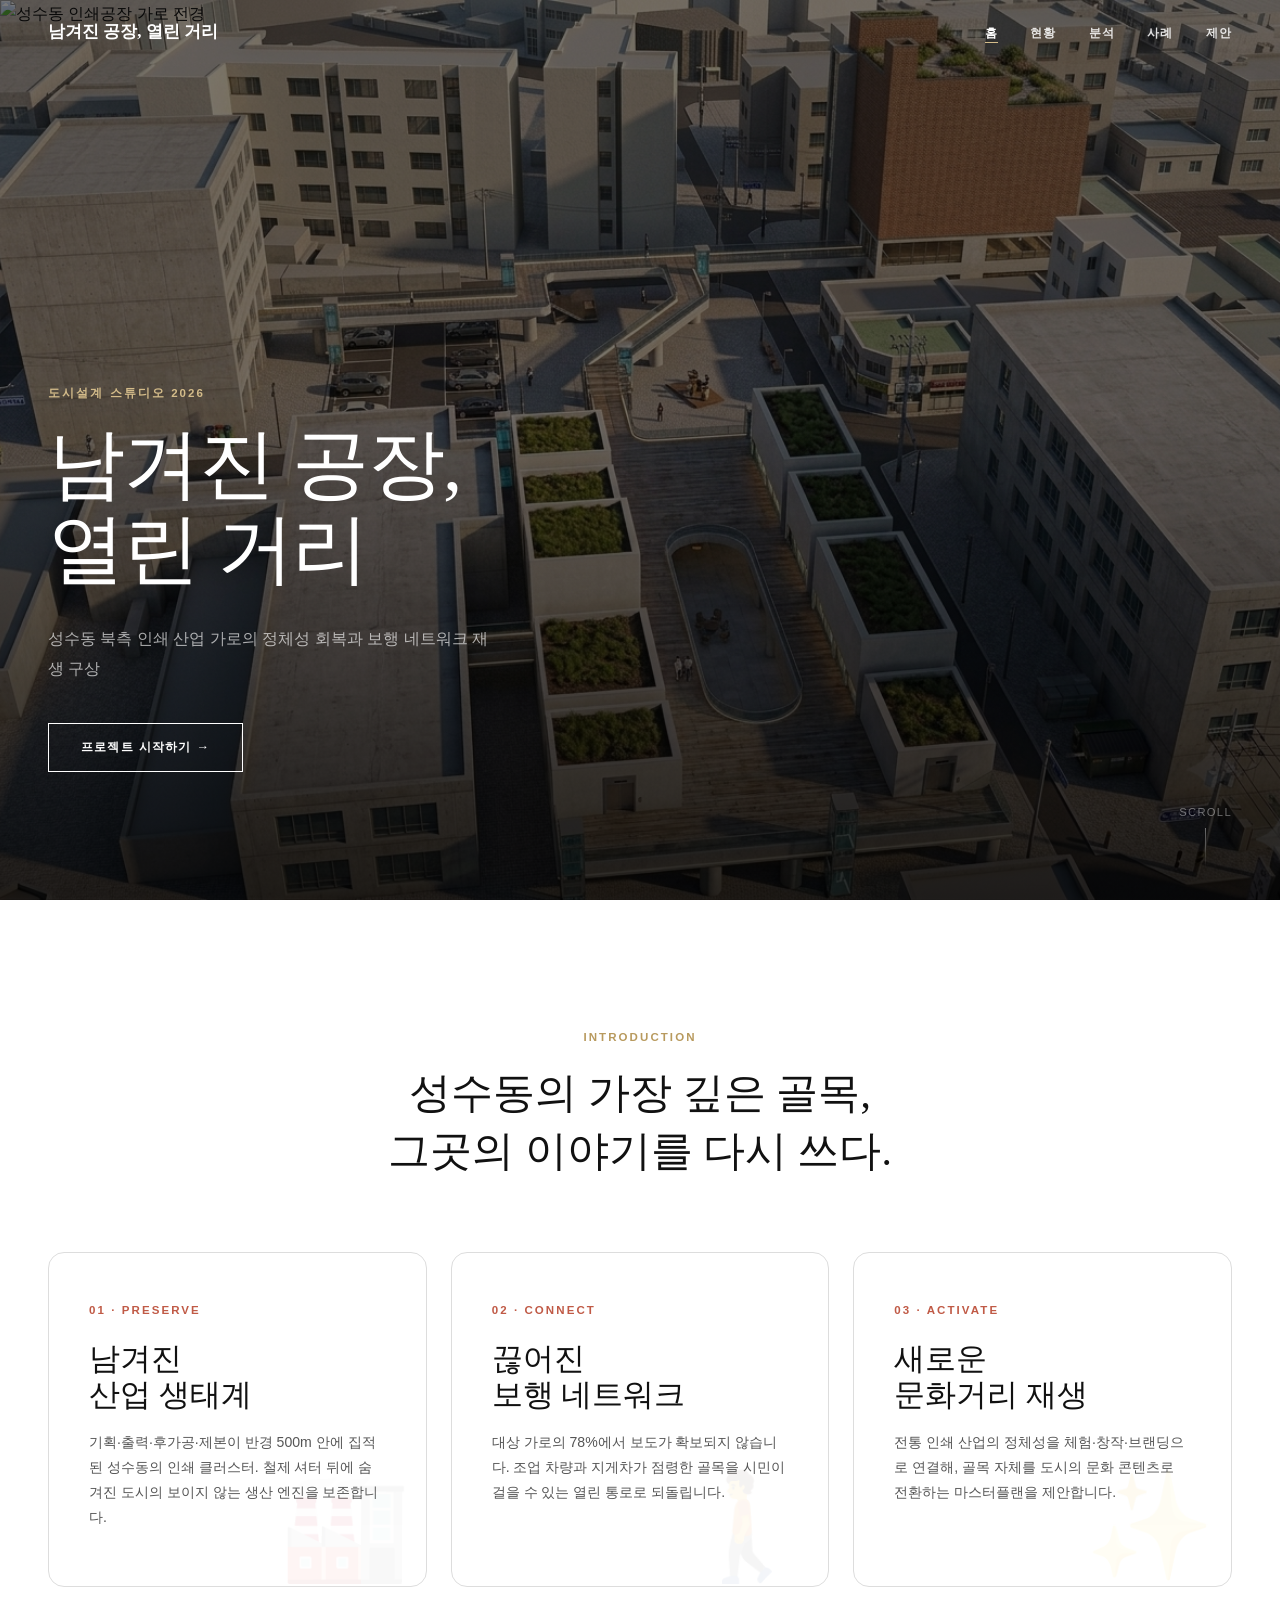
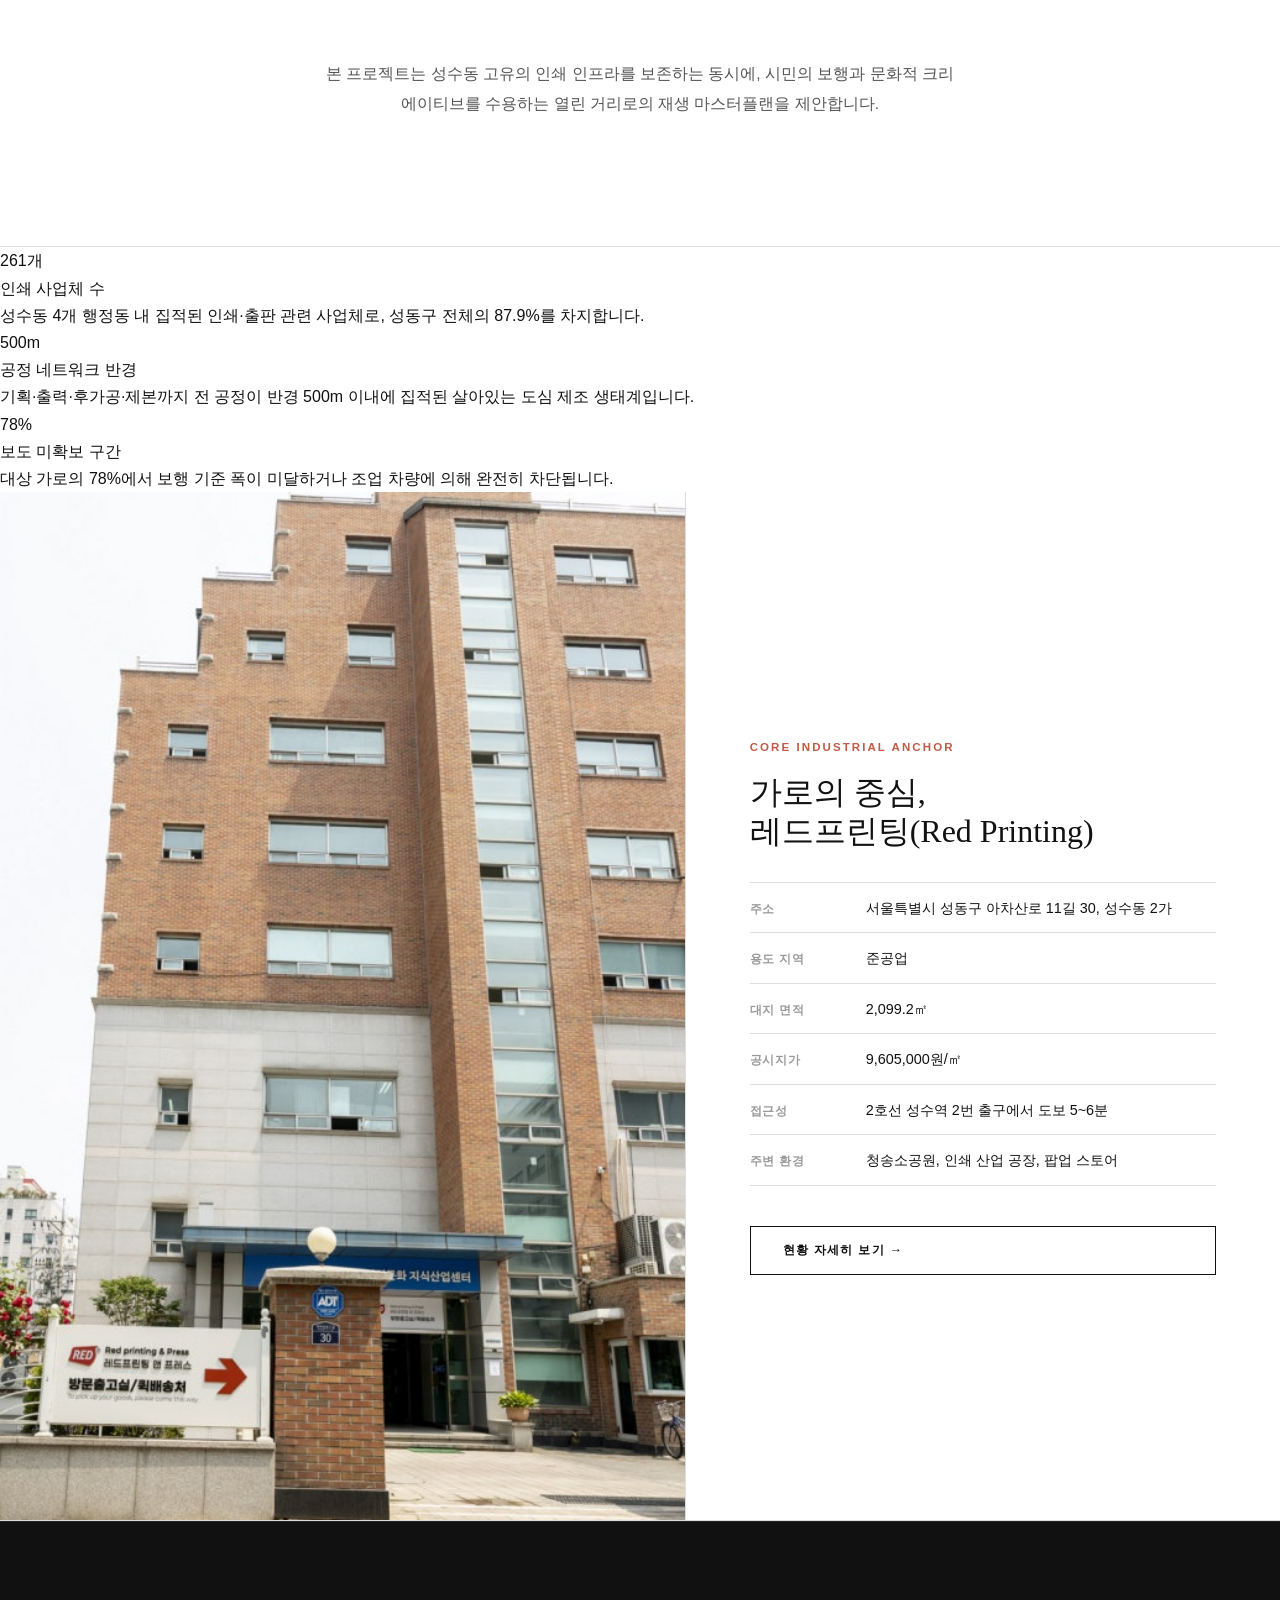
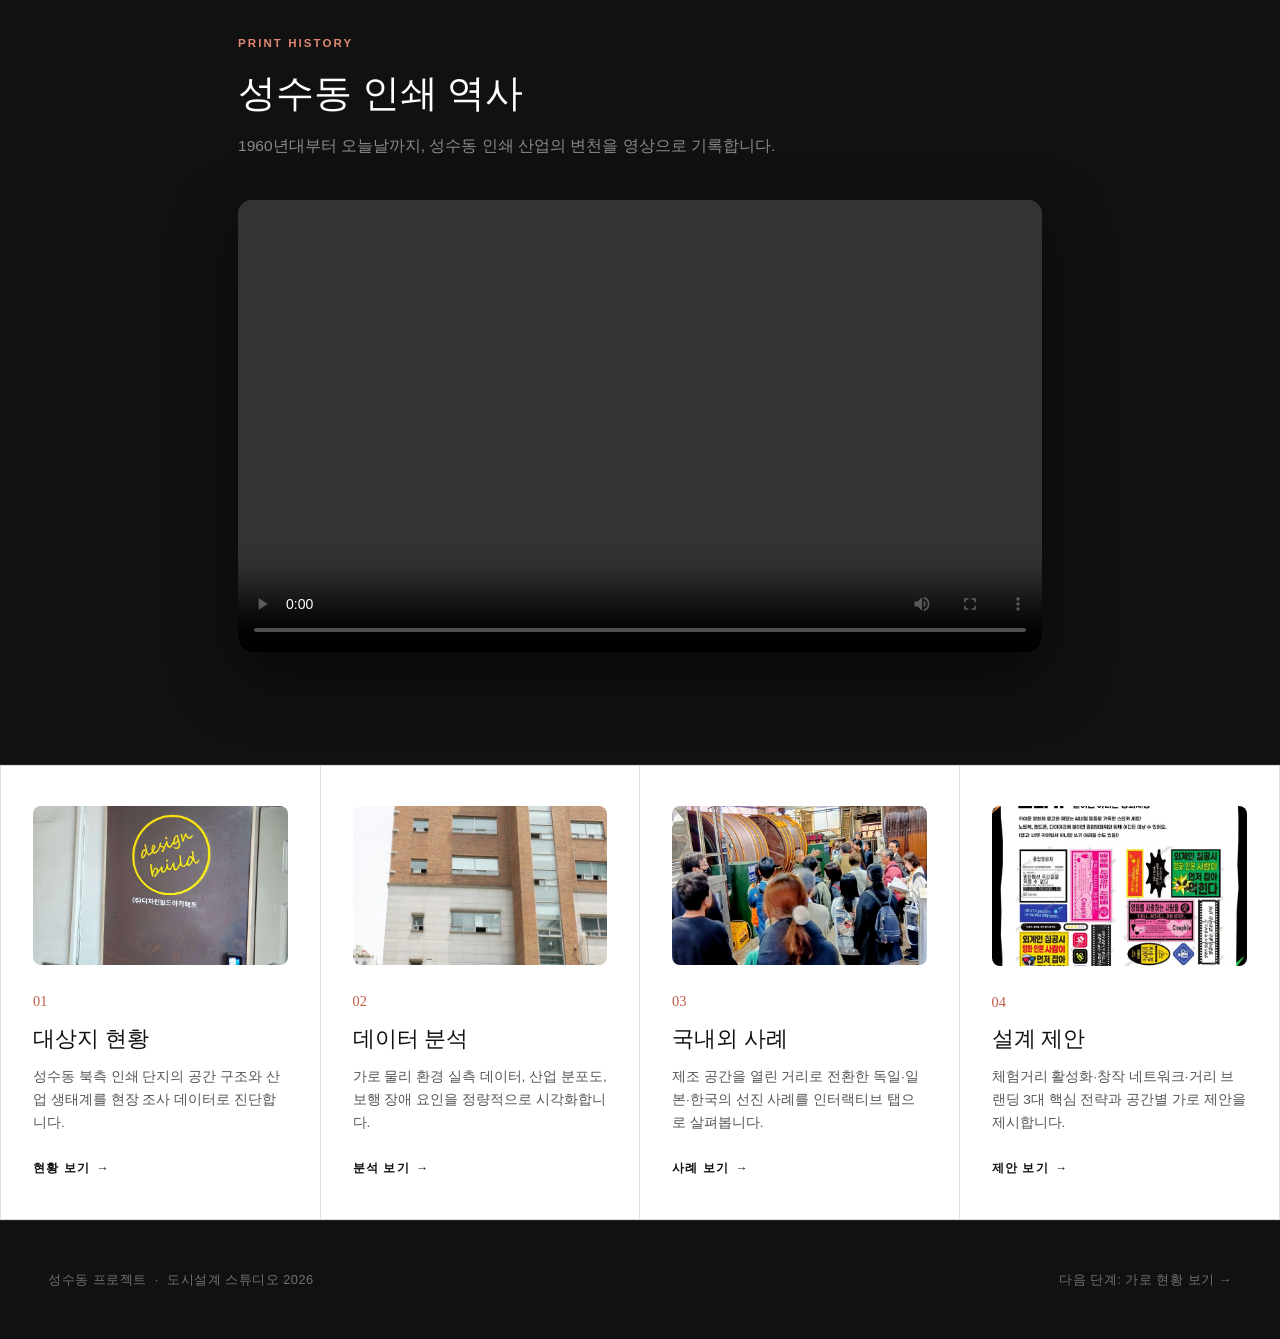
==== index.html @ 549073e2 "Update index.html" ====
<!DOCTYPE html>
<html lang="ko">
<head>
  <meta charset="UTF-8" />
  <meta name="viewport" content="width=device-width, initial-scale=1.0" />
  <title>남겨진 공장, 열린 거리</title>
  <link rel="stylesheet" href="style.css" />
  <style>
    /* ── 홈 전용 추가 스타일 ── */

    /* 레드프린팅 소개 스플릿 */
    .home-split {
      display: grid;
      grid-template-columns: 1.15fr 1fr;
      gap: 0;
      align-items: stretch;
      border-bottom: 1px solid var(--gray-light);
    }
    .home-split-img {
      width: 100%;
      min-height: 520px;
      overflow: hidden;
      position: relative;
    }
    .home-split-img img {
      width: 100%; height: 100%; object-fit: cover;
      display: block;
      transition: transform 0.6s ease;
    }
    .home-split-img:hover img { transform: scale(1.03); }

    .home-split-text {
      padding: 5rem 4rem;
      display: flex;
      flex-direction: column;
      justify-content: center;
      border-left: 1px solid var(--gray-light);
    }
    .home-split-text .label {
      font-size: 0.72rem; font-weight: 600; letter-spacing: 0.18em;
      text-transform: uppercase; color: #C05A46; margin-bottom: 1rem;
      display: block;
    }
    .home-split-text h2 {
      font-family: var(--font-display);
      font-size: clamp(1.5rem, 2.5vw, 2.1rem);
      line-height: 1.2; font-weight: normal;
      margin-bottom: 2rem; color: var(--black);
    }

    /* 정보 리스트 */
    .info-list {
      list-style: none;
      display: flex;
      flex-direction: column;
      gap: 0;
      margin-bottom: 2.5rem;
    }
    .info-list li {
      display: grid;
      grid-template-columns: 100px 1fr;
      gap: 1rem;
      align-items: baseline;
      padding: 0.85rem 0;
      border-bottom: 1px solid var(--gray-light);
      font-size: 0.9rem;
      line-height: 1.55;
    }
    .info-list li:first-child {
      border-top: 1px solid var(--gray-light);
    }
    .info-key {
      font-size: 0.72rem;
      font-weight: 700;
      letter-spacing: 0.06em;
      text-transform: uppercase;
      color: var(--gray-mid);
      white-space: nowrap;
    }
    .info-val {
      color: var(--black);
      font-size: 0.9rem;
    }

    /* 페이지 네비게이션 카드 */
    .nav-card-grid {
      display: grid;
      grid-template-columns: repeat(4, 1fr);
      gap: 0;
      border: 1px solid var(--gray-light);
      margin: 0;
    }
    .nav-card {
      position: relative; overflow: hidden;
      border-right: 1px solid var(--gray-light);
      text-decoration: none; color: var(--black);
      display: flex; flex-direction: column;
      transition: background 0.2s;
      padding: 2.5rem 2rem;
    }
    .nav-card:last-child { border-right: none; }
    .nav-card:hover { background: var(--gray-bg); }
    .nav-card-num {
      font-family: var(--font-display); font-size: 0.9rem;
      color: #C05A46; margin-bottom: 0.75rem; display: block;
    }
    .nav-card-title {
      font-family: var(--font-display); font-size: 1.4rem;
      margin-bottom: 0.75rem; line-height: 1.2; font-weight: normal;
      flex-grow: 1;
    }
    .nav-card-desc {
      font-size: 0.85rem; color: var(--gray-dark); line-height: 1.7;
      margin-bottom: 1.5rem;
    }
    .nav-card-link {
      font-size: 0.75rem; font-weight: 600; letter-spacing: 0.1em;
      text-transform: uppercase; color: var(--black);
      display: inline-flex; align-items: center; gap: 0.4rem;
    }
    .nav-card-link::after { content: '→'; transition: transform 0.2s; }
    .nav-card:hover .nav-card-link::after { transform: translateX(4px); }
    .nav-card-img {
      width: 100%; aspect-ratio: 16/10; overflow: hidden;
      border-radius: 8px; margin-bottom: 1.5rem;
      background: var(--gray-bg);
    }
    .nav-card-img img {
      width: 100%; height: 100%; object-fit: cover;
      transition: transform 0.4s ease;
    }
    .nav-card:hover .nav-card-img img { transform: scale(1.04); }

    /* ── 인트로 섹션 (키워드 시각화) ── */
    .home-intro-wrap {
      padding: 8rem 3rem;
      border-bottom: 1px solid var(--gray-light);
      overflow: hidden;
    }
    .home-intro-top {
      text-align: center;
      margin-bottom: 4.5rem;
    }
    .home-intro-top .section-label {
      display: flex;
      justify-content: center;
      margin-bottom: 1rem;
    }
    .home-intro-top h2 {
      font-family: var(--font-display);
      font-size: clamp(1.8rem, 3.5vw, 2.6rem);
      font-weight: normal; line-height: 1.4;
      color: var(--black);
    }

    /* 키워드 카드 3개 */
    .keyword-trio {
      display: grid;
      grid-template-columns: repeat(3, 1fr);
      gap: 1.5rem;
      max-width: 1200px;
      margin: 0 auto 4.5rem;
    }
    .kw-card {
      position: relative;
      padding: 3rem 2.5rem 3.5rem;
      border: 1px solid var(--gray-light);
      border-radius: 16px;
      overflow: hidden;
      cursor: default;
      /* 스크롤 진입 전 초기 상태 */
      opacity: 0;
      transform: translateY(40px);
      transition: opacity 0.65s ease, transform 0.65s ease,
                  border-color 0.3s ease, box-shadow 0.3s ease;
    }
    .kw-card.visible {
      opacity: 1;
      transform: translateY(0);
    }
    .kw-card:nth-child(2) { transition-delay: 0.1s; }
    .kw-card:nth-child(3) { transition-delay: 0.2s; }
    .kw-card:hover {
      border-color: #C05A46;
      box-shadow: 0 20px 50px rgba(192,90,70,0.1);
      transform: translateY(-6px);
    }

    /* 배경 대형 이모지 */
    .kw-card-bg {
      position: absolute;
      right: 1rem; bottom: 0.5rem;
      font-size: 6.5rem;
      opacity: 0.055;
      user-select: none;
      pointer-events: none;
      line-height: 1;
      transition: opacity 0.35s ease, transform 0.35s ease;
    }
    .kw-card:hover .kw-card-bg {
      opacity: 0.1;
      transform: scale(1.1) rotate(-6deg);
    }

    /* 하단 진행 바 */
    .kw-bar {
      position: absolute;
      bottom: 0; left: 0;
      height: 3px; width: 0;
      background: #C05A46;
      border-radius: 0 2px 2px 0;
      transition: width 0.45s ease;
    }
    .kw-card:hover .kw-bar { width: 100%; }

    .kw-num {
      font-size: 0.72rem; font-weight: 700;
      letter-spacing: 0.18em; text-transform: uppercase;
      color: #C05A46; margin-bottom: 1.25rem; display: block;
    }
    .kw-word {
      font-family: var(--font-display);
      font-size: clamp(1.7rem, 2.4vw, 2.2rem);
      font-weight: normal; line-height: 1.2;
      color: var(--black); margin-bottom: 1rem;
    }
    .kw-desc {
      font-size: 0.88rem; color: var(--gray-dark);
      line-height: 1.78;
    }

    /* 한 줄 요약 */
    .intro-summary {
      max-width: 640px;
      margin: 0 auto;
      text-align: center;
      font-size: 0.97rem;
      color: var(--gray-dark);
      line-height: 1.9;
    }

    @media (max-width: 900px) {
      .home-intro-wrap { padding: 5rem 1.5rem; }
      .keyword-trio { grid-template-columns: 1fr; gap: 1rem; }
      .home-split { grid-template-columns: 1fr; gap: 2.5rem; padding: 4rem 1.5rem; }
      .home-stat-strip { grid-template-columns: 1fr; }
      .home-stat-item { border-right: none; border-bottom: 1px solid rgba(255,255,255,0.1); }
      .nav-card-grid { grid-template-columns: 1fr 1fr; }
      .nav-card { border-right: none; border-bottom: 1px solid var(--gray-light); }
    }
    @media (max-width: 600px) {
      .nav-card-grid { grid-template-columns: 1fr; }
    }

    /* ── 성수동 인쇄 역사 영상 섹션 ── */
    .home-video-section {
      background: var(--black);
      padding: 7rem 0;
      border-top: 1px solid rgba(255,255,255,0.08);
      border-bottom: 1px solid rgba(255,255,255,0.08);
    }
    .home-video-inner {
      max-width: 900px;
      margin: 0 auto;
      padding: 0 3rem;
      text-align: left;
    }
    .home-video-section .section-label {
      color: #e28774;
      margin-bottom: 1rem;
    }
    .home-video-title {
      font-family: var(--font-display);
      font-size: clamp(1.8rem, 3vw, 2.8rem);
      font-weight: normal;
      color: var(--white);
      margin-bottom: 1rem;
      line-height: 1.2;
    }
    .home-video-desc {
      font-size: 0.97rem;
      color: rgba(255,255,255,0.5);
      line-height: 1.8;
      margin-bottom: 2.5rem;
    }
    .home-video-wrap {
      width: 100%;
      aspect-ratio: 16/9;
      border-radius: 14px;
      overflow: hidden;
      background: #1a1a1a;
      box-shadow: 0 24px 60px rgba(0,0,0,0.5);
    }
    .home-video-wrap video {
      width: 100%;
      height: 100%;
      object-fit: cover;
      display: block;
    }
    @media (max-width: 900px) {
      .home-video-section { padding: 4rem 0; }
      .home-video-inner { padding: 0 1.5rem; }
      .home-split { grid-template-columns: 1fr; }
      .home-split-img { min-height: 280px; }
      .home-split-text { padding: 3rem 1.5rem; border-left: none; border-top: 1px solid var(--gray-light); }
      .info-list li { grid-template-columns: 80px 1fr; }
    }

  </style>
</head>
<body>

  <nav id="nav">
    <a class="nav-logo" href="index.html">남겨진 공장, 열린 거리</a>
    <ul class="nav-links">
      <li><a href="index.html" class="active">홈</a></li>
      <li><a href="status.html">현황</a></li>
      <li><a href="analysis.html">분석</a></li>
      <li><a href="case.html">사례</a></li>
      <li><a href="proposal.html">제안</a></li>
    </ul>
  </nav>

  <!-- ── 히어로 ── -->
  <header class="hero">
    <div class="hero-bg">
      <img src="images/hero.jpg" alt="성수동 인쇄공장 가로 전경" />
    </div>
    <div class="hero-content">
      <p class="hero-tag">도시설계 스튜디오 2026</p>
      <h1 class="hero-title">남겨진 공장,<br />열린 거리</h1>
      <p class="hero-desc">성수동 북측 인쇄 산업 가로의 정체성 회복과 보행 네트워크 재생 구상</p>
      <div class="hero-actions">
        <a href="status.html" class="btn">프로젝트 시작하기 →</a>
      </div>
    </div>
    <div class="hero-scroll">SCROLL</div>
  </header>

  <!-- ── 인트로 (키워드 시각화) ── -->
  <div class="home-intro-wrap">
    <div class="home-intro-top">
      <p class="section-label">INTRODUCTION</p>
      <h2>성수동의 가장 깊은 골목,<br />그곳의 이야기를 다시 쓰다.</h2>
    </div>

    <div class="keyword-trio">
      <div class="kw-card">
        <div class="kw-card-bg">🏭</div>
        <span class="kw-num">01 · PRESERVE</span>
        <div class="kw-word">남겨진<br>산업 생태계</div>
        <p class="kw-desc">기획·출력·후가공·제본이 반경 500m 안에 집적된 성수동의 인쇄 클러스터. 철제 셔터 뒤에 숨겨진 도시의 보이지 않는 생산 엔진을 보존합니다.</p>
        <div class="kw-bar"></div>
      </div>
      <div class="kw-card">
        <div class="kw-card-bg">🚶</div>
        <span class="kw-num">02 · CONNECT</span>
        <div class="kw-word">끊어진<br>보행 네트워크</div>
        <p class="kw-desc">대상 가로의 78%에서 보도가 확보되지 않습니다. 조업 차량과 지게차가 점령한 골목을 시민이 걸을 수 있는 열린 통로로 되돌립니다.</p>
        <div class="kw-bar"></div>
      </div>
      <div class="kw-card">
        <div class="kw-card-bg">✨</div>
        <span class="kw-num">03 · ACTIVATE</span>
        <div class="kw-word">새로운<br>문화거리 재생</div>
        <p class="kw-desc">전통 인쇄 산업의 정체성을 체험·창작·브랜딩으로 연결해, 골목 자체를 도시의 문화 콘텐츠로 전환하는 마스터플랜을 제안합니다.</p>
        <div class="kw-bar"></div>
      </div>
    </div>

    <p class="intro-summary">
      본 프로젝트는 성수동 고유의 인쇄 인프라를 보존하는 동시에, 시민의 보행과 문화적 크리에이티브를 수용하는 열린 거리로의 재생 마스터플랜을 제안합니다.
    </p>
  </div>

  <!-- ── 핵심 지표 스트립 ── -->
  <div class="home-stat-strip">
    <div class="home-stat-item">
      <div class="home-stat-num">261개</div>
      <div class="home-stat-label">인쇄 사업체 수</div>
      <div class="home-stat-desc">성수동 4개 행정동 내 집적된 인쇄·출판 관련 사업체로, 성동구 전체의 87.9%를 차지합니다.</div>
    </div>
    <div class="home-stat-item">
      <div class="home-stat-num">500m</div>
      <div class="home-stat-label">공정 네트워크 반경</div>
      <div class="home-stat-desc">기획·출력·후가공·제본까지 전 공정이 반경 500m 이내에 집적된 살아있는 도심 제조 생태계입니다.</div>
    </div>
    <div class="home-stat-item">
      <div class="home-stat-num">78%</div>
      <div class="home-stat-label">보도 미확보 구간</div>
      <div class="home-stat-desc">대상 가로의 78%에서 보행 기준 폭이 미달하거나 조업 차량에 의해 완전히 차단됩니다.</div>
    </div>
  </div>

  <!-- ── 레드프린팅 소개 ── -->
  <div class="home-split">
    <div class="home-split-img">
      <img src="images/site-building.jpg" alt="성수동 인쇄공장 전경">
    </div>
    <div class="home-split-text">
      <span class="label">CORE INDUSTRIAL ANCHOR</span>
      <h2>가로의 중심,<br>레드프린팅(Red Printing)</h2>
      <ul class="info-list">
        <li>
          <span class="info-key">주소</span>
          <span class="info-val">서울특별시 성동구 아차산로 11길 30, 성수동 2가</span>
        </li>
        <li>
          <span class="info-key">용도 지역</span>
          <span class="info-val">준공업</span>
        </li>
        <li>
          <span class="info-key">대지 면적</span>
          <span class="info-val">2,099.2㎡</span>
        </li>
        <li>
          <span class="info-key">공시지가</span>
          <span class="info-val">9,605,000원/㎡</span>
        </li>
        <li>
          <span class="info-key">접근성</span>
          <span class="info-val">2호선 성수역 2번 출구에서 도보 5~6분</span>
        </li>
        <li>
          <span class="info-key">주변 환경</span>
          <span class="info-val">청송소공원, 인쇄 산업 공장, 팝업 스토어</span>
        </li>
      </ul>
      <a href="status.html" class="btn btn-dark">현황 자세히 보기 →</a>
    </div>
  </div>
  <!-- ── 성수동 인쇄 역사 영상 ── -->
  <div class="home-video-section">
    <div class="home-video-inner">
      <p class="section-label">PRINT HISTORY</p>
      <h2 class="home-video-title">성수동 인쇄 역사</h2>
      <p class="home-video-desc">1960년대부터 오늘날까지, 성수동 인쇄 산업의 변천을 영상으로 기록합니다.</p>
      <div class="home-video-wrap">
        <video controls preload="metadata">
          <source src="videos/print-history.mp4" type="video/mp4" />
        </video>
      </div>
    </div>
  </div>

  <!-- ── 페이지 네비게이션 카드 ── -->
  <div class="nav-card-grid">
    <a href="status.html" class="nav-card">
      <div class="nav-card-img">
        <img src="images/second.jpg" alt="현황">
      </div>
      <span class="nav-card-num">01</span>
      <div class="nav-card-title">대상지 현황</div>
      <p class="nav-card-desc">성수동 북측 인쇄 단지의 공간 구조와 산업 생태계를 현장 조사 데이터로 진단합니다.</p>
      <span class="nav-card-link">현황 보기</span>
    </a>
    <a href="analysis.html" class="nav-card">
      <div class="nav-card-img">
        <img src="images/site-building.jpg" alt="분석">
      </div>
      <span class="nav-card-num">02</span>
      <div class="nav-card-title">데이터 분석</div>
      <p class="nav-card-desc">가로 물리 환경 실측 데이터, 산업 분포도, 보행 장애 요인을 정량적으로 시각화합니다.</p>
      <span class="nav-card-link">분석 보기</span>
    </a>
    <a href="case.html" class="nav-card">
      <div class="nav-card-img">
        <img src="images/sumida.png" alt="사례">
      </div>
      <span class="nav-card-num">03</span>
      <div class="nav-card-title">국내외 사례</div>
      <p class="nav-card-desc">제조 공간을 열린 거리로 전환한 독일·일본·한국의 선진 사례를 인터랙티브 탭으로 살펴봅니다.</p>
      <span class="nav-card-link">사례 보기</span>
    </a>
    <a href="proposal.html" class="nav-card">
      <div class="nav-card-img">
        <img src="images/proposal1.jpg" alt="제안">
      </div>
      <span class="nav-card-num">04</span>
      <div class="nav-card-title">설계 제안</div>
      <p class="nav-card-desc">체험거리 활성화·창작 네트워크·거리 브랜딩 3대 핵심 전략과 공간별 가로 제안을 제시합니다.</p>
      <span class="nav-card-link">제안 보기</span>
    </a>
  </div>

  <footer>
    <span>성수동 프로젝트 &nbsp;·&nbsp; 도시설계 스튜디오 2026</span>
    <a href="status.html">다음 단계: 가로 현황 보기 →</a>
  </footer>

  <script>
    /* 네비게이션 스크롤 */
    const nav = document.getElementById('nav');
    window.addEventListener('scroll', () => {
      if (window.scrollY < 60) nav.classList.remove('scrolled');
      else nav.classList.add('scrolled');
    });

    /* 키워드 카드 스크롤 진입 애니메이션 */
    const cards = document.querySelectorAll('.kw-card');
    const observer = new IntersectionObserver((entries) => {
      entries.forEach(entry => {
        if (entry.isIntersecting) {
          entry.target.classList.add('visible');
          observer.unobserve(entry.target);
        }
      });
    }, { threshold: 0.15 });
    cards.forEach(card => observer.observe(card));
  </script>
</body>
</html>
---- style.css ----
/* 인터넷 없어도 작동하는 시스템 폰트 사용 */
*, *::before, *::after { box-sizing: border-box; margin: 0; padding: 0; }

:root {
  --black: #111;
  --white: #fff;
  --gray-bg: #f4f3ef;
  --gray-light: #ddd;
  --gray-mid: #999;
  --gray-dark: #555;
  --accent: #b89a5e;
  --accent-light: #d4bc8a;
  --font-display: 'Georgia', 'Batang', serif;
  --font-body: 'Apple SD Gothic Neo', 'Malgun Gothic', '맑은 고딕', sans-serif;
  --nav-h: 64px;
}

html { scroll-behavior: smooth; }
body { font-family: var(--font-body); color: var(--black); background: var(--white); line-height: 1.7; }

/* ── NAV ── */
nav {
  position: fixed; top: 0; left: 0; right: 0; z-index: 200;
  height: var(--nav-h);
  display: flex; align-items: center; justify-content: space-between;
  padding: 0 3rem;
  transition: background 0.3s, border-color 0.3s;
}
nav.scrolled {
  background: rgba(255,255,255,0.95);
  backdrop-filter: blur(10px);
  border-bottom: 1px solid var(--gray-light);
}
.nav-logo {
  font-family: var(--font-display);
  font-size: 1.05rem; color: var(--white); text-decoration: none;
  transition: color 0.3s; font-weight: bold;
}
nav.scrolled .nav-logo { color: var(--black); }
.nav-links { display: flex; gap: 2rem; list-style: none; }
.nav-links a {
  font-size: 0.78rem; font-weight: 600; letter-spacing: 0.1em;
  text-transform: uppercase; color: rgba(255,255,255,0.85);
  text-decoration: none; transition: color 0.2s; padding-bottom: 2px;
}
nav.scrolled .nav-links a { color: var(--gray-dark); }
.nav-links a:hover { color: var(--white); }
nav.scrolled .nav-links a:hover { color: var(--black); }
.nav-links a.active {
  color: var(--white);
  border-bottom: 1.5px solid var(--accent-light);
}
nav.scrolled .nav-links a.active {
  color: var(--black);
  border-bottom-color: var(--accent);
}

/* ── HERO ── */
.hero {
  position: relative; min-height: 100vh;
  display: flex; align-items: flex-end;
  padding: 0 3rem 5rem;
  overflow: hidden;
  background: var(--black);
}
.hero-bg {
  position: absolute; inset: 0;
  background-image: url('./images/build.png');
  background-size: cover;
  background-position: center center;
  background-repeat: no-repeat;
  background-color: #1a1a2e;
}
.hero-bg::before {
  content: '';
  position: absolute; inset: 0;
  background: rgba(0,0,0,0.52);
}
.hero-bg::after {
  content: '';
  position: absolute; inset: 0;
  background: linear-gradient(to top, rgba(0,0,0,0.65) 0%, transparent 55%);
}
.hero-bg-text {
  position: absolute; top: 50%; left: 50%;
  transform: translate(-50%, -55%);
  font-family: var(--font-display);
  font-size: clamp(8rem, 22vw, 22rem);
  color: rgba(255,255,255,0.04);
  white-space: nowrap; pointer-events: none; user-select: none;
  letter-spacing: -0.02em; z-index: 1;
}
.hero-content { position: relative; z-index: 2; max-width: 800px; }
.hero-tag {
  font-size: 0.72rem; font-weight: 600; letter-spacing: 0.18em;
  text-transform: uppercase; color: var(--accent-light); margin-bottom: 1.25rem;
}
.hero-title {
  font-family: var(--font-display);
  font-size: clamp(2.5rem, 6vw, 5.5rem);
  line-height: 1.1; letter-spacing: -0.02em;
  color: var(--white); margin-bottom: 2rem; font-weight: normal;
}
.hero-title em { font-style: italic; color: var(--accent-light); }
.hero-desc {
  font-size: 1rem; color: rgba(255,255,255,0.65);
  max-width: 440px; margin-bottom: 2.5rem; line-height: 1.85;
}
.hero-actions { display: flex; gap: 1rem; flex-wrap: wrap; margin-bottom: 3rem; }
.hero-scroll {
  position: absolute; bottom: 2rem; right: 3rem; z-index: 2;
  display: flex; flex-direction: column; align-items: center; gap: 0.4rem;
  font-size: 0.7rem; letter-spacing: 0.12em; text-transform: uppercase;
  color: rgba(255,255,255,0.4);
}
.hero-scroll::after {
  content: '';
  width: 1px; height: 40px;
  background: linear-gradient(to bottom, rgba(255,255,255,0.4), transparent);
  animation: scrollLine 1.8s ease-in-out infinite;
}
@keyframes scrollLine { 0%,100%{opacity:0.3;transform:scaleY(1)} 50%{opacity:1;transform:scaleY(1.2)} }

/* ── BUTTONS ── */
.btn {
  display: inline-block; padding: 0.8rem 2rem;
  font-size: 0.78rem; font-weight: 600; letter-spacing: 0.1em;
  text-transform: uppercase; text-decoration: none;
  border: 1.5px solid var(--white); color: var(--white);
  background: transparent; transition: all 0.25s; cursor: pointer;
}
.btn:hover { background: var(--white); color: var(--black); }
.btn-dark { border-color: var(--black); color: var(--black); background: transparent; }
.btn-dark:hover { background: var(--black); color: var(--white); }
.btn-accent { border-color: var(--accent); color: var(--accent); }
.btn-accent:hover { background: var(--accent); color: var(--white); }
.btn-filled { background: var(--accent); border-color: var(--accent); color: var(--white); }
.btn-filled:hover { background: #9a7d48; border-color: #9a7d48; }

/* ── STAT STRIP ── */
.stat-strip {
  background: var(--black); color: var(--white);
  display: grid; grid-template-columns: repeat(3, 1fr);
}
.stat-strip-item {
  padding: 3rem 2.5rem;
  border-right: 1px solid rgba(255,255,255,0.1);
  transition: background 0.2s;
}
.stat-strip-item:last-child { border-right: none; }
.stat-strip-item:hover { background: rgba(255,255,255,0.04); }
.stat-num {
  font-family: var(--font-display);
  font-size: 2.8rem; line-height: 1.1; margin-bottom: 0.4rem;
  color: var(--accent-light); font-weight: normal;
}
.stat-label {
  font-size: 0.82rem; color: rgba(255,255,255,0.5); letter-spacing: 0.05em;
  margin-bottom: 0.5rem;
}
.stat-desc { font-size: 0.85rem; color: rgba(255,255,255,0.7); line-height: 1.6; }

/* ── SECTIONS ── */
.section { padding: 7rem 3rem; }
.section-alt { background: var(--gray-bg); }
.section-dark { background: var(--black); color: var(--white); }

.section-label {
  font-size: 0.72rem; font-weight: 600; letter-spacing: 0.18em;
  text-transform: uppercase; color: var(--accent); margin-bottom: 1rem;
}
.section-dark .section-label { color: var(--accent-light); }

.section-title {
  font-family: var(--font-display);
  font-size: clamp(2rem, 4vw, 3.2rem);
  line-height: 1.1; margin-bottom: 1.25rem;
  font-weight: normal;
}
.section-dark .section-title { color: var(--white); }

.section-desc {
  font-size: 1rem; color: var(--gray-dark);
  max-width: 520px; line-height: 1.85; margin-bottom: 3.5rem;
}
.section-dark .section-desc { color: rgba(255,255,255,0.6); }

/* ── FEATURE CARDS ── */
.feature-grid {
  display: grid; grid-template-columns: repeat(3, 1fr); gap: 0;
  border: 1px solid var(--gray-light);
}
.feature-card {
  position: relative; overflow: hidden;
  border-right: 1px solid var(--gray-light);
  text-decoration: none; color: var(--black);
  display: block; transition: background 0.2s;
}
.feature-card:last-child { border-right: none; }
.feature-card:hover { background: var(--gray-bg); }
.feature-card-img {
  width: 100%; aspect-ratio: 4/3;
  background: linear-gradient(135deg, #e0ddd8, #ccc);
  display: flex; align-items: center; justify-content: center;
  font-size: 0.72rem; letter-spacing: 0.1em; text-transform: uppercase;
  color: var(--gray-mid);
}
.feature-card-img img { width:100%; height:100%; object-fit:cover; display:block; }
.feature-card-body {
  padding: 1.75rem;
  border-top: 1px solid var(--gray-light);
}
.feature-card-num {
  font-family: var(--font-display); font-size: 0.9rem;
  color: var(--accent); margin-bottom: 0.5rem;
}
.feature-card-title {
  font-family: var(--font-display); font-size: 1.4rem;
  margin-bottom: 0.6rem; line-height: 1.2; font-weight: normal;
}
.feature-card-text {
  font-size: 0.88rem; color: var(--gray-dark); line-height: 1.7;
  margin-bottom: 1.25rem;
}
.feature-card-link {
  font-size: 0.75rem; font-weight: 600; letter-spacing: 0.1em;
  text-transform: uppercase; color: var(--black);
  display: inline-flex; align-items: center; gap: 0.4rem;
}
.feature-card-link::after { content: '→'; transition: transform 0.2s; }
.feature-card:hover .feature-card-link::after { transform: translateX(4px); }

/* ── FULL IMAGE BAND ── */
.img-band {
  width: 100%; aspect-ratio: 21/8; position: relative; overflow: hidden;
  background: linear-gradient(135deg, #2a2a2a, #444);
  display: flex; align-items: center; justify-content: center;
}
.img-band img { width: 100%; height: 100%; object-fit: cover; display: block; }
.img-band-placeholder {
  font-size: 0.8rem; letter-spacing: 0.12em; text-transform: uppercase;
  color: rgba(255,255,255,0.3);
}

/* ── SPLIT LAYOUT ── */
.split { display: grid; grid-template-columns: 1fr 1fr; gap: 0; }
.split-img {
  aspect-ratio: 1/1; object-fit: cover;
  background: linear-gradient(135deg, #d8d5cf, #bbb);
  display: flex; align-items: center; justify-content: center;
  font-size: 0.75rem; letter-spacing: 0.1em; color: var(--gray-mid);
  text-transform: uppercase; overflow: hidden;
}
.split-img img { width: 100%; height: 100%; object-fit: cover; display: block; }
.split-body {
  padding: 5rem 4rem;
  display: flex; flex-direction: column; justify-content: center;
}
.split-body.dark { background: var(--black); color: var(--white); }
.split-body.dark .section-desc { color: rgba(255,255,255,0.6); }

/* ── GRID CARDS ── */
.card-grid { display: grid; grid-template-columns: repeat(3,1fr); gap: 1.5rem; }
.card {
  background: var(--white); border: 1px solid var(--gray-light);
  overflow: hidden; transition: box-shadow 0.2s, transform 0.2s;
}
.card:hover { box-shadow: 0 8px 32px rgba(0,0,0,0.08); transform: translateY(-2px); }
.card-img-box {
  aspect-ratio: 16/10;
  background: linear-gradient(135deg, #e8e5e0, #d0cdc8);
  display: flex; align-items: center; justify-content: center;
  font-size: 0.72rem; letter-spacing: 0.08em; text-transform: uppercase;
  color: var(--gray-mid); overflow: hidden;
}
.card-img-box img { width: 100%; height: 100%; object-fit: cover; display: block; }
.card-body { padding: 1.5rem; }
.card-tag {
  font-size: 0.68rem; font-weight: 600; letter-spacing: 0.14em;
  text-transform: uppercase; color: var(--accent); margin-bottom: 0.5rem;
}
.card-title {
  font-family: var(--font-display); font-size: 1.25rem;
  margin-bottom: 0.6rem; line-height: 1.2; font-weight: normal;
}
.card-text { font-size: 0.88rem; color: var(--gray-dark); line-height: 1.7; }

/* ── VIDEO ── */
.video-wrap {
  position: relative; width: 100%; aspect-ratio: 16/9;
  background: var(--black); overflow: hidden;
}
.video-wrap iframe {
  position: absolute; inset: 0; width: 100%; height: 100%; border: none;
}

/* ── PAGE HEADER ── */
.page-header {
  padding: 10rem 3rem 5rem;
  background: var(--black); color: var(--white);
  position: relative; overflow: hidden;
}
.page-header::before {
  content: '';
  position: absolute; inset: 0;
  background-image:
    linear-gradient(rgba(255,255,255,0.02) 1px, transparent 1px),
    linear-gradient(90deg, rgba(255,255,255,0.02) 1px, transparent 1px);
  background-size: 60px 60px;
}
.page-header .section-label { color: var(--accent-light); position: relative; }
.page-header h1 {
  font-family: var(--font-display);
  font-size: clamp(2.5rem, 6vw, 4.5rem);
  line-height: 1.08; color: var(--white);
  position: relative; font-weight: normal;
}
.page-header-desc {
  font-size: 1rem; color: rgba(255,255,255,0.55);
  max-width: 480px; margin-top: 1.5rem; line-height: 1.8;
  position: relative;
}

/* ── FOOTER ── */
footer {
  background: var(--black); color: rgba(255,255,255,0.4);
  padding: 3rem; border-top: 1px solid rgba(255,255,255,0.08);
  display: flex; justify-content: space-between; align-items: center;
  font-size: 0.8rem; letter-spacing: 0.04em;
}
footer a { color: rgba(255,255,255,0.4); text-decoration: none; }
footer a:hover { color: var(--white); }

/* ── DIVIDERS ── */
hr.divider { border: none; border-top: 1px solid var(--gray-light); }
hr.divider-dark { border: none; border-top: 1px solid rgba(255,255,255,0.08); }

/* ── PAGE NAV ── */
.page-nav {
  display: flex; justify-content: flex-end; align-items: center;
  padding: 2.5rem 3rem; border-top: 1px solid var(--gray-light);
  gap: 1rem;
}

/* ── RESPONSIVE ── */
@media (max-width: 900px) {
  nav { padding: 0 1.5rem; }
  .nav-links { gap: 1.2rem; }
  .hero, .section, .page-header { padding-left: 1.5rem; padding-right: 1.5rem; }
  .feature-grid, .card-grid, .split { grid-template-columns: 1fr; }
  .stat-strip { grid-template-columns: 1fr; }
  .stat-strip-item { border-right: none; border-bottom: 1px solid rgba(255,255,255,0.1); }
  .split-img { aspect-ratio: 16/9; }
  .split-body { padding: 3rem 1.5rem; }
  footer { flex-direction: column; gap: 0.5rem; text-align: center; }
  .page-nav { padding: 2rem 1.5rem; }
}
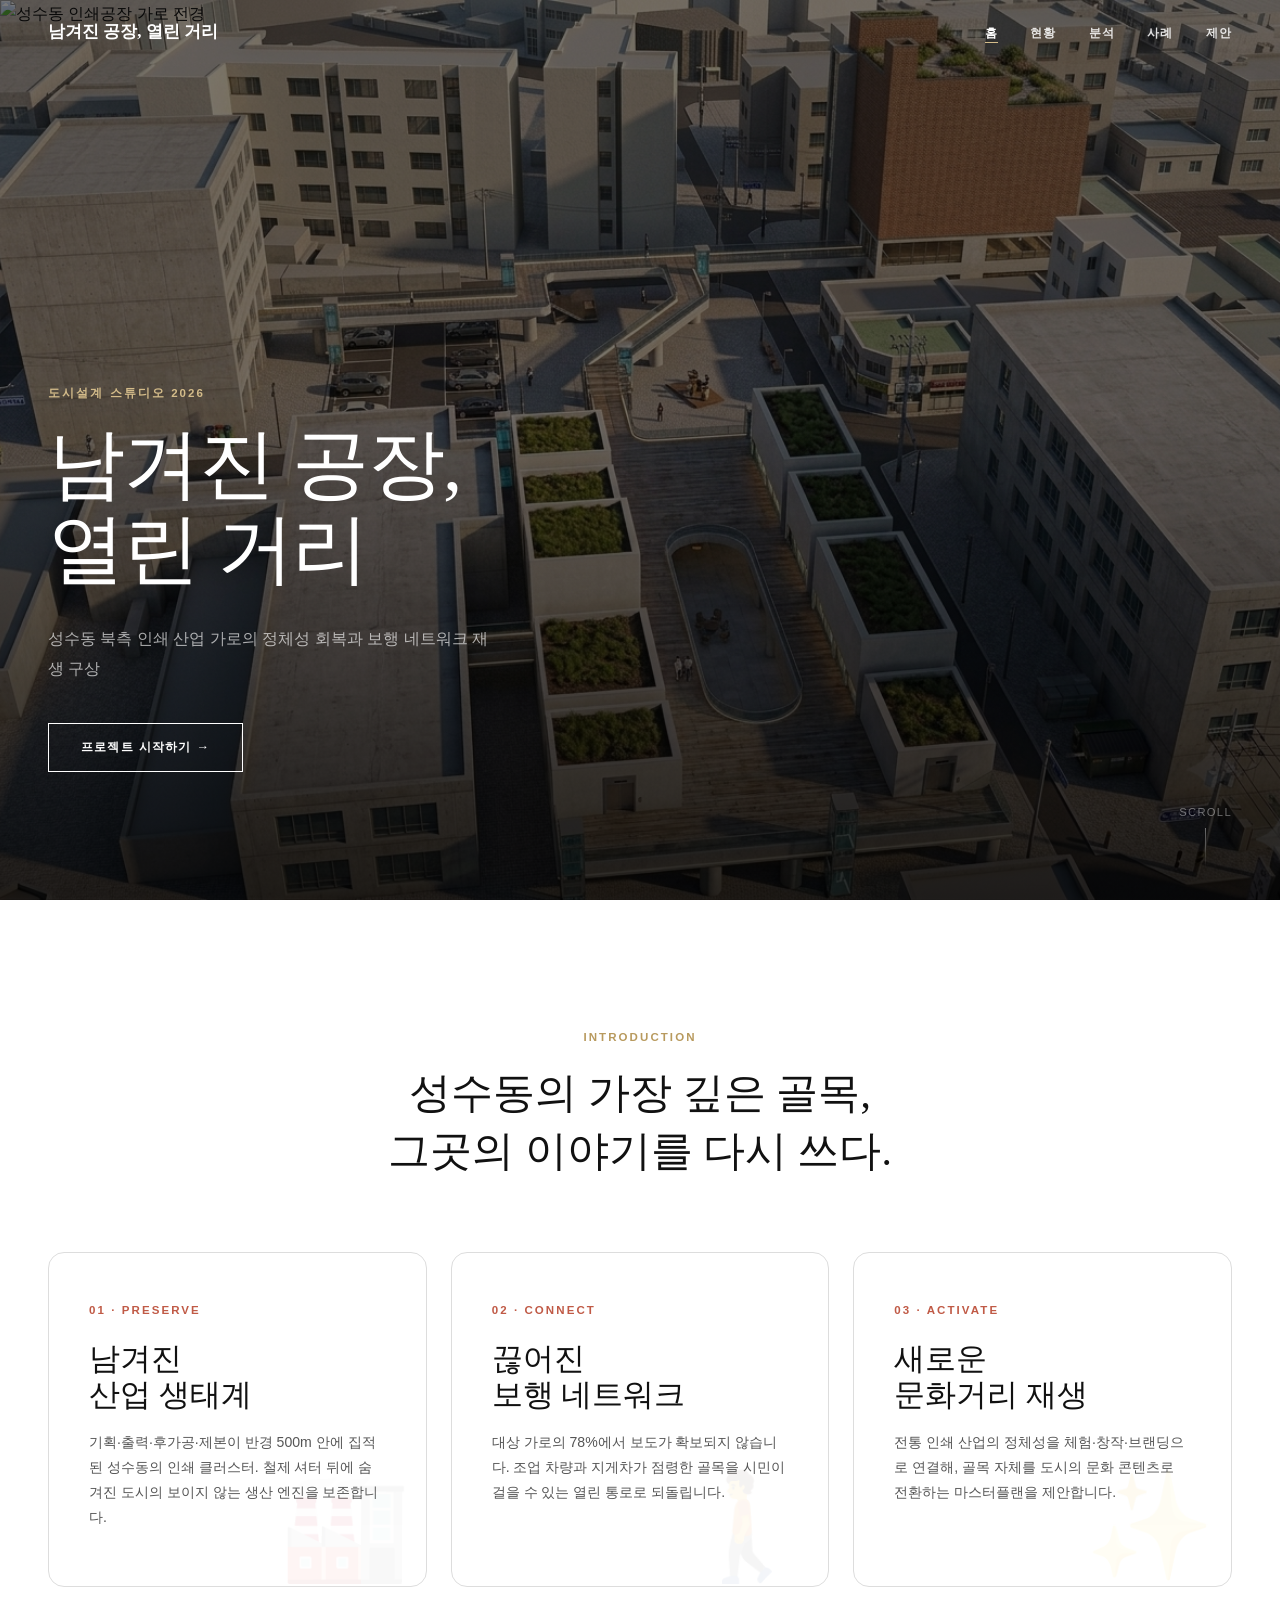
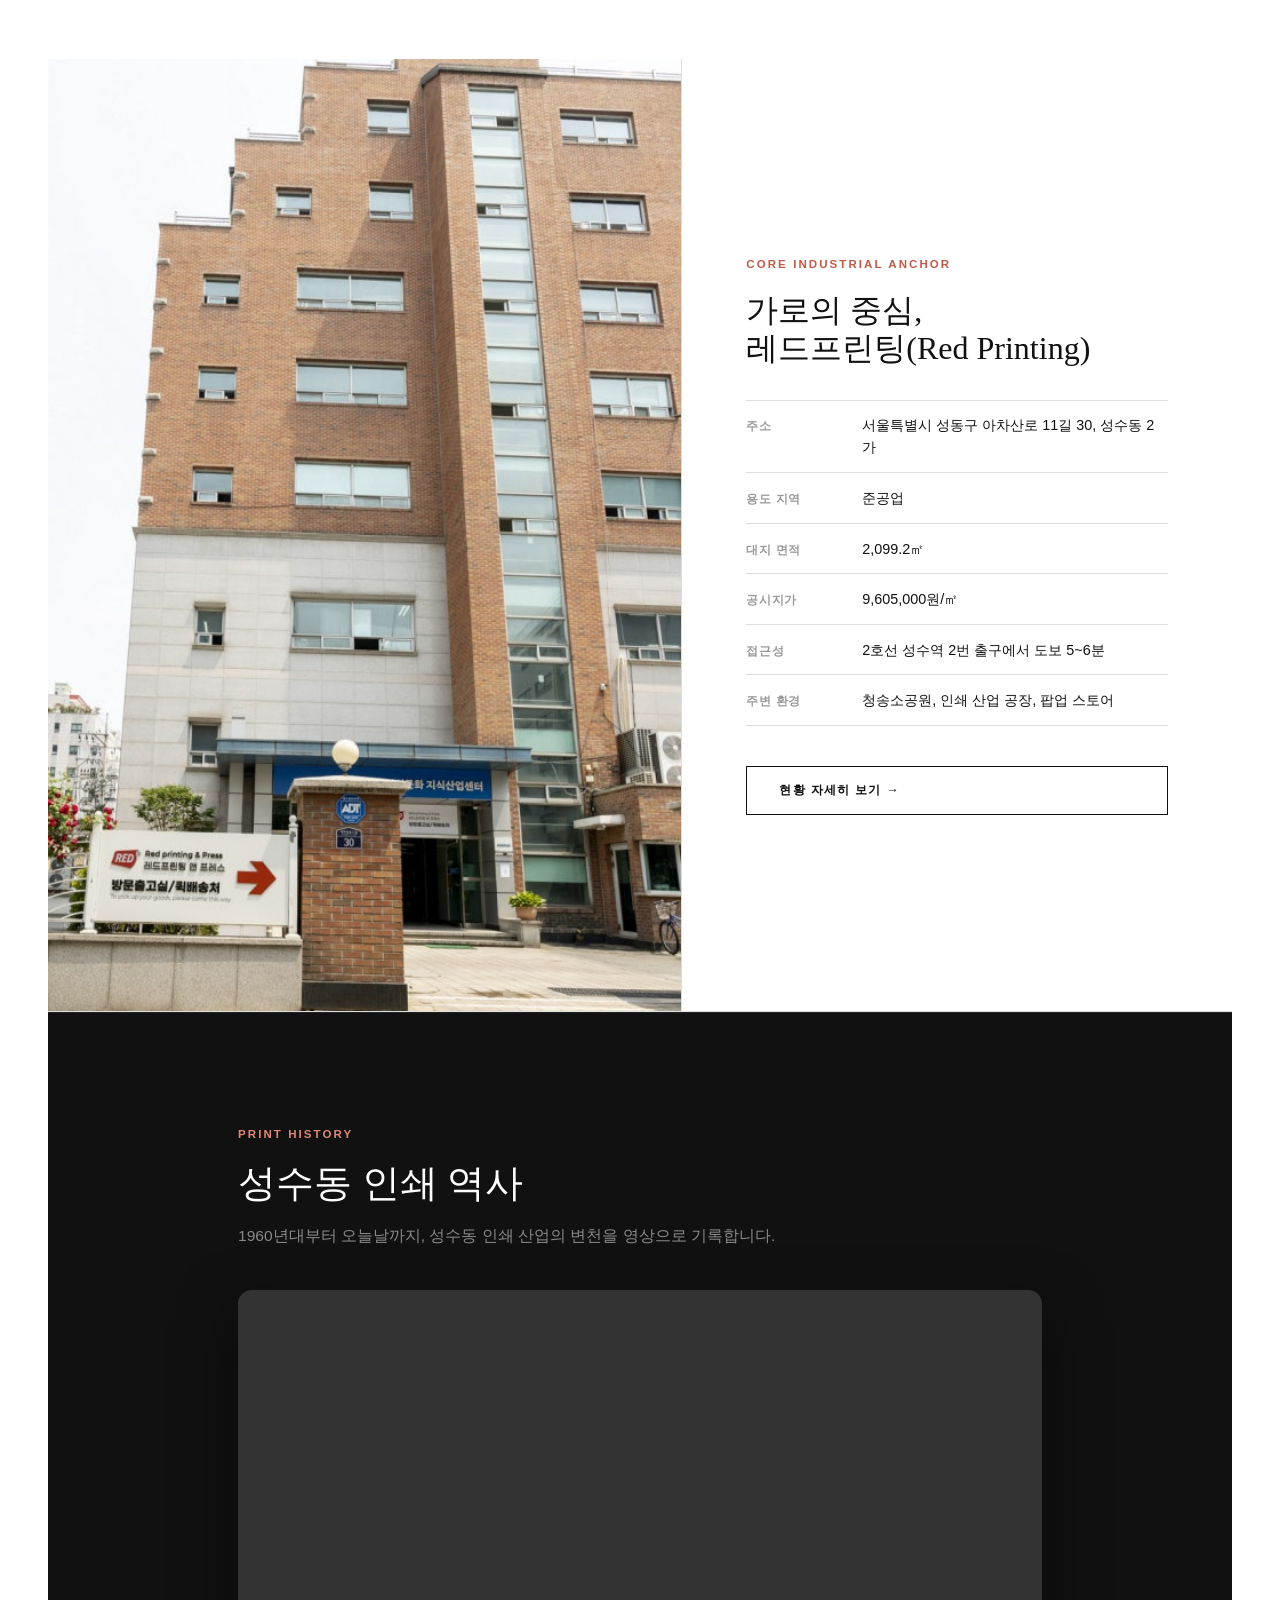
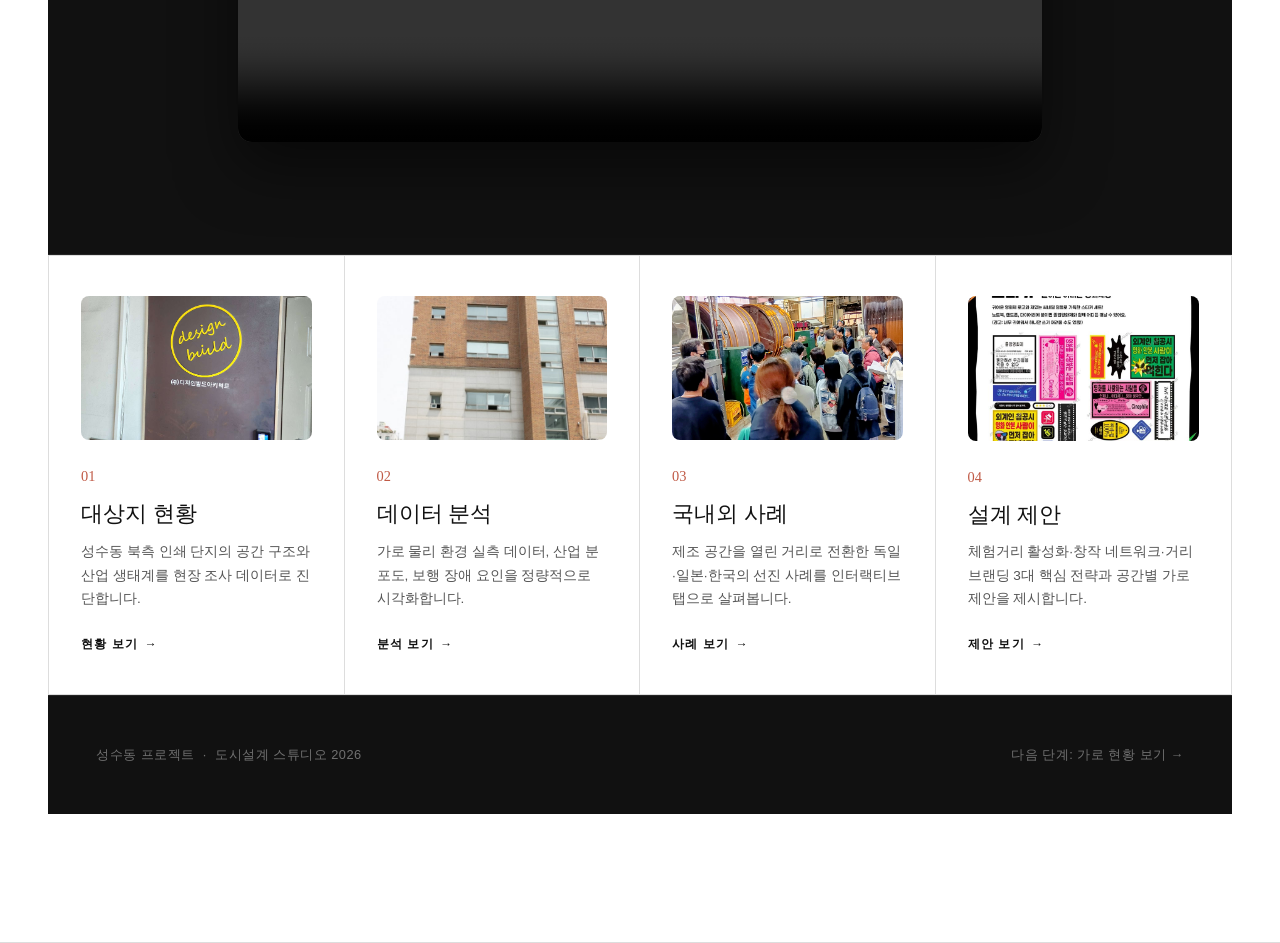
==== commit 96c4caf2: "Update index.html" ====
--- a/index.html
+++ b/index.html
@@ -367,30 +367,6 @@
         <div class="kw-bar"></div>
       </div>
     </div>
-
-    <p class="intro-summary">
-      본 프로젝트는 성수동 고유의 인쇄 인프라를 보존하는 동시에, 시민의 보행과 문화적 크리에이티브를 수용하는 열린 거리로의 재생 마스터플랜을 제안합니다.
-    </p>
-  </div>
-
-  <!-- ── 핵심 지표 스트립 ── -->
-  <div class="home-stat-strip">
-    <div class="home-stat-item">
-      <div class="home-stat-num">261개</div>
-      <div class="home-stat-label">인쇄 사업체 수</div>
-      <div class="home-stat-desc">성수동 4개 행정동 내 집적된 인쇄·출판 관련 사업체로, 성동구 전체의 87.9%를 차지합니다.</div>
-    </div>
-    <div class="home-stat-item">
-      <div class="home-stat-num">500m</div>
-      <div class="home-stat-label">공정 네트워크 반경</div>
-      <div class="home-stat-desc">기획·출력·후가공·제본까지 전 공정이 반경 500m 이내에 집적된 살아있는 도심 제조 생태계입니다.</div>
-    </div>
-    <div class="home-stat-item">
-      <div class="home-stat-num">78%</div>
-      <div class="home-stat-label">보도 미확보 구간</div>
-      <div class="home-stat-desc">대상 가로의 78%에서 보행 기준 폭이 미달하거나 조업 차량에 의해 완전히 차단됩니다.</div>
-    </div>
-  </div>
 
   <!-- ── 레드프린팅 소개 ── -->
   <div class="home-split">
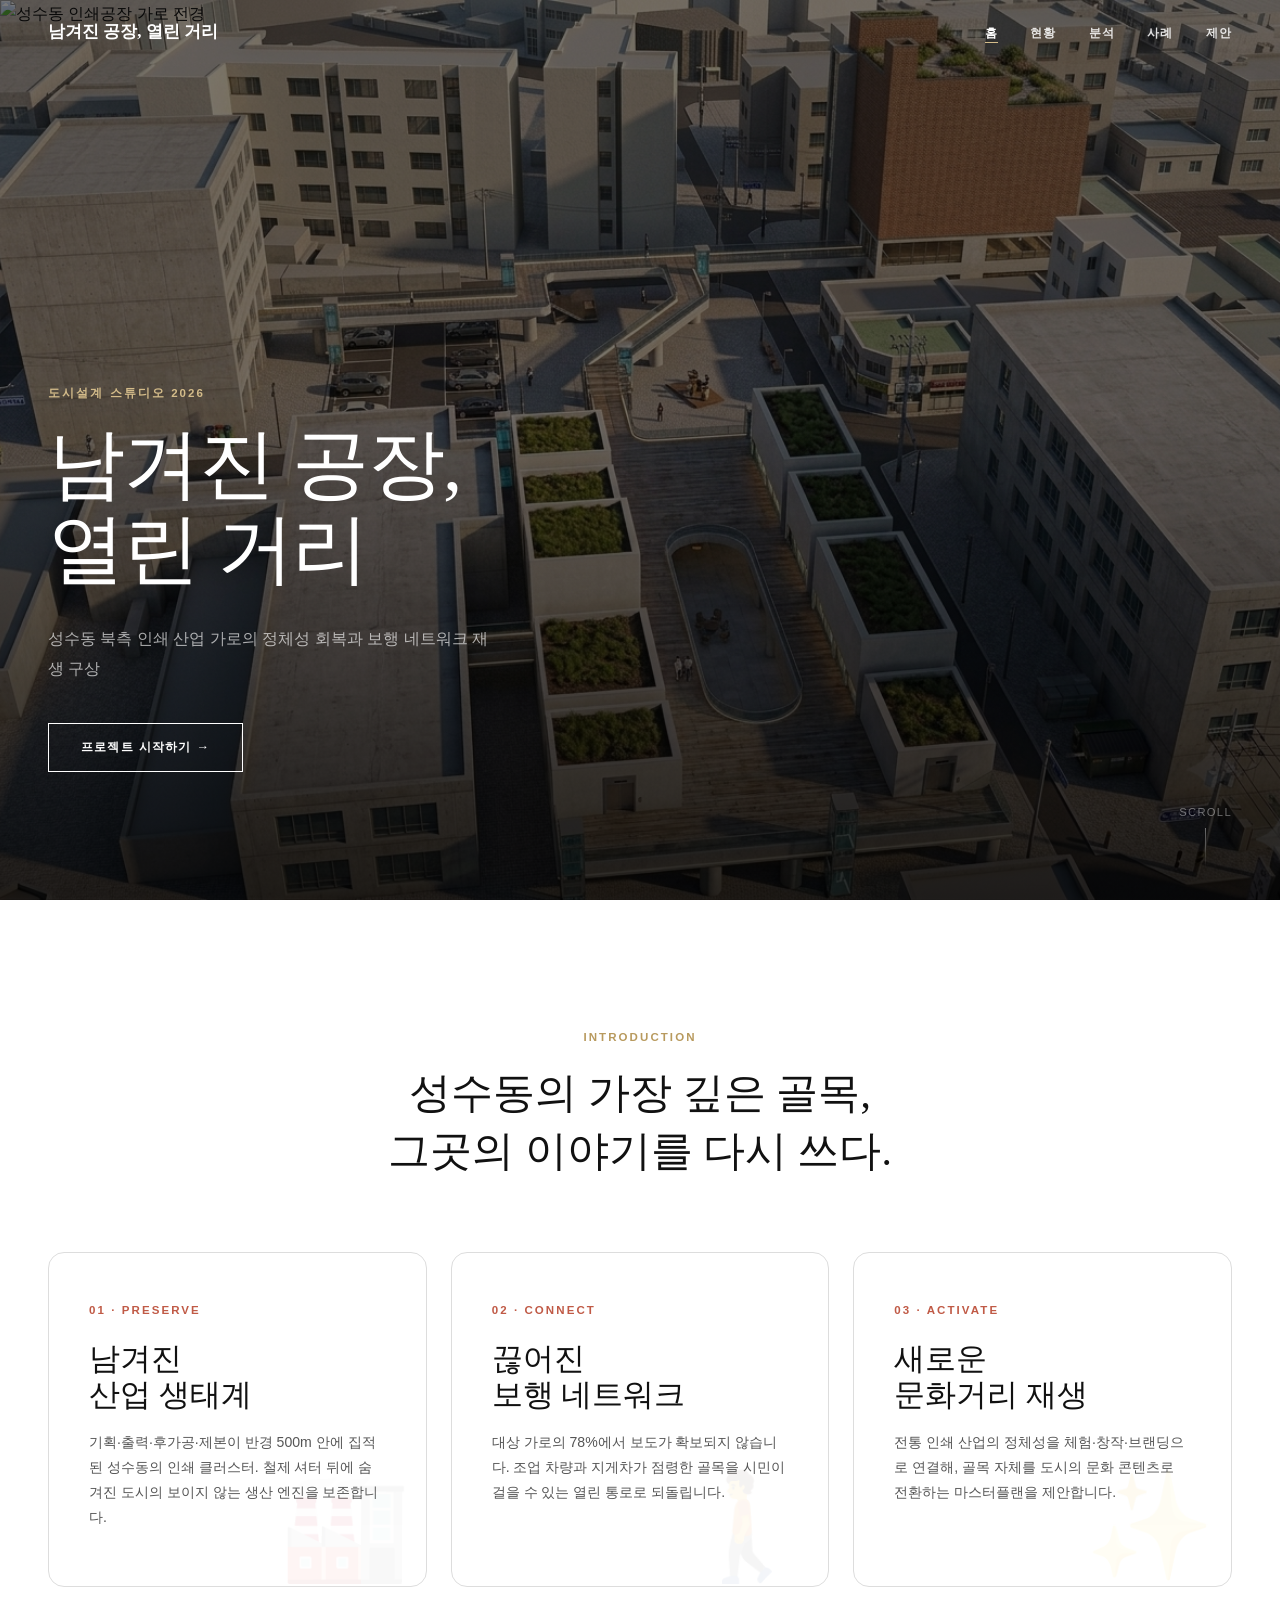
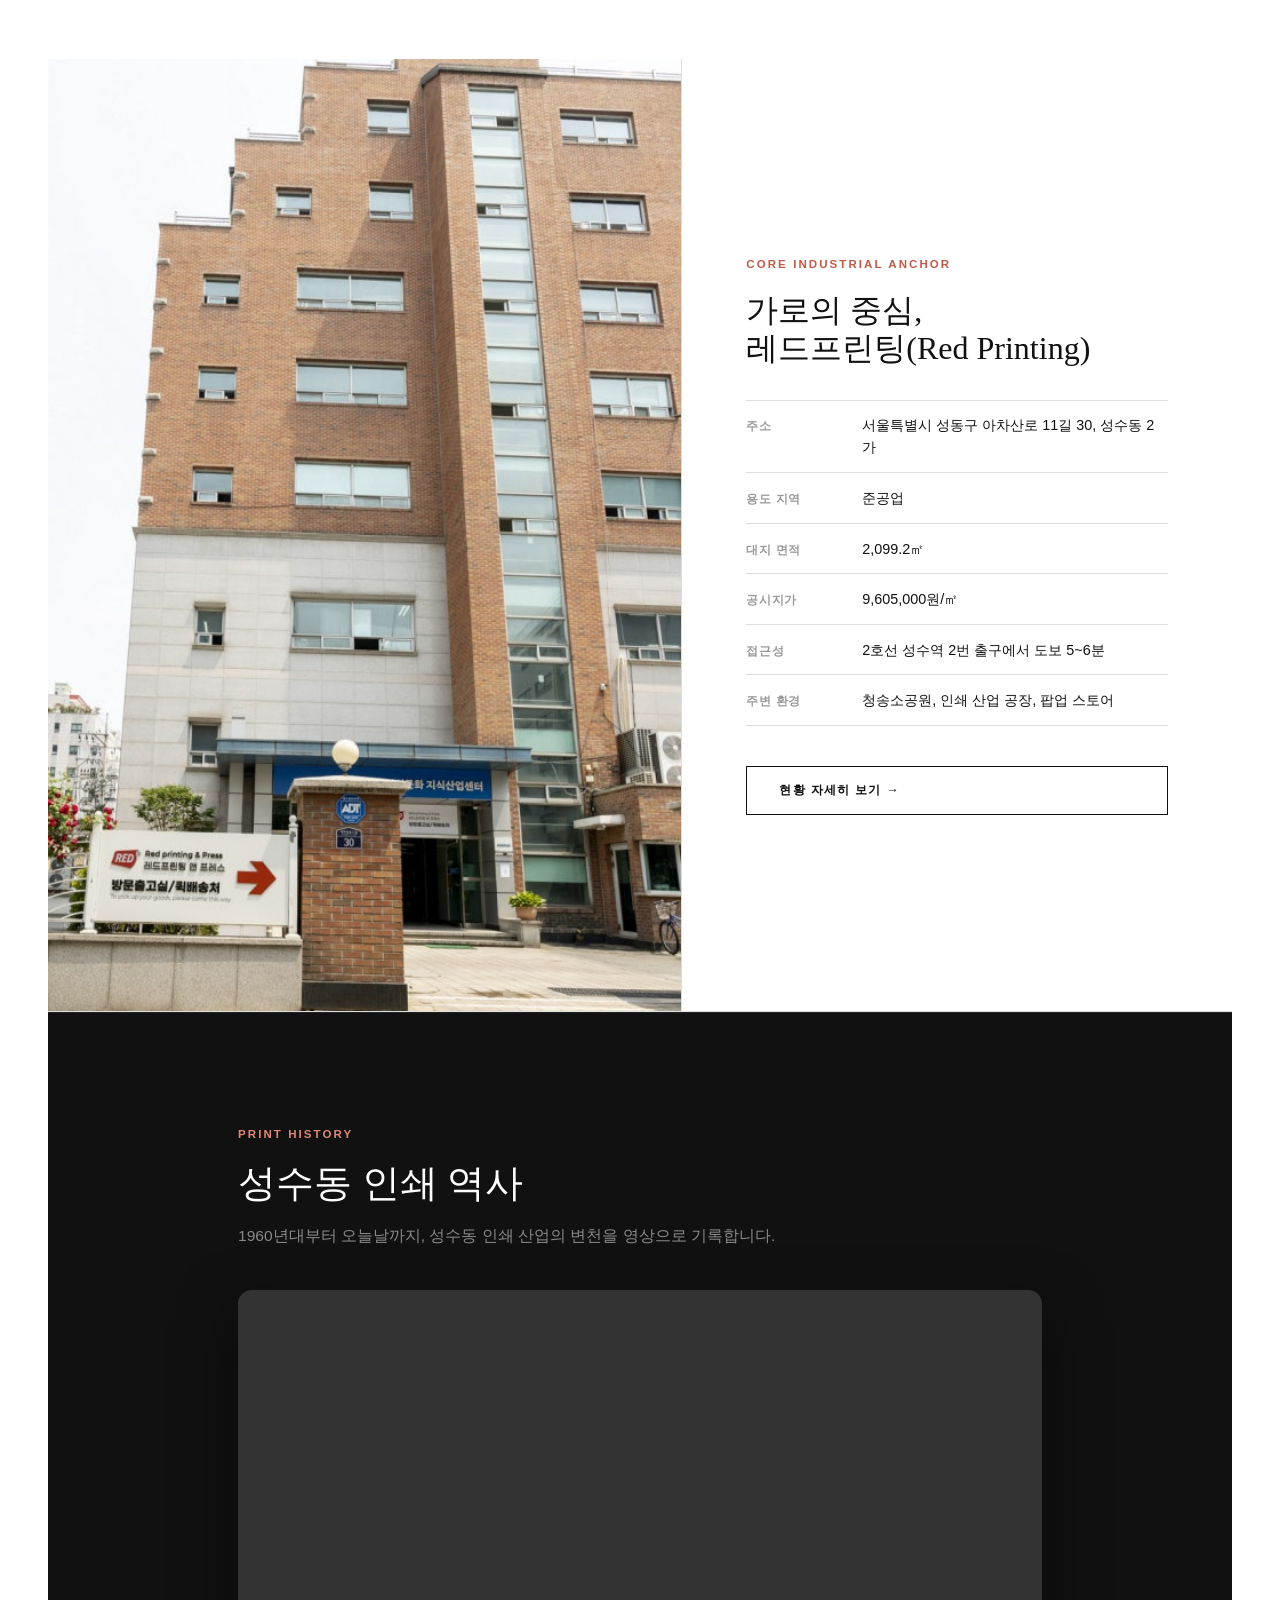
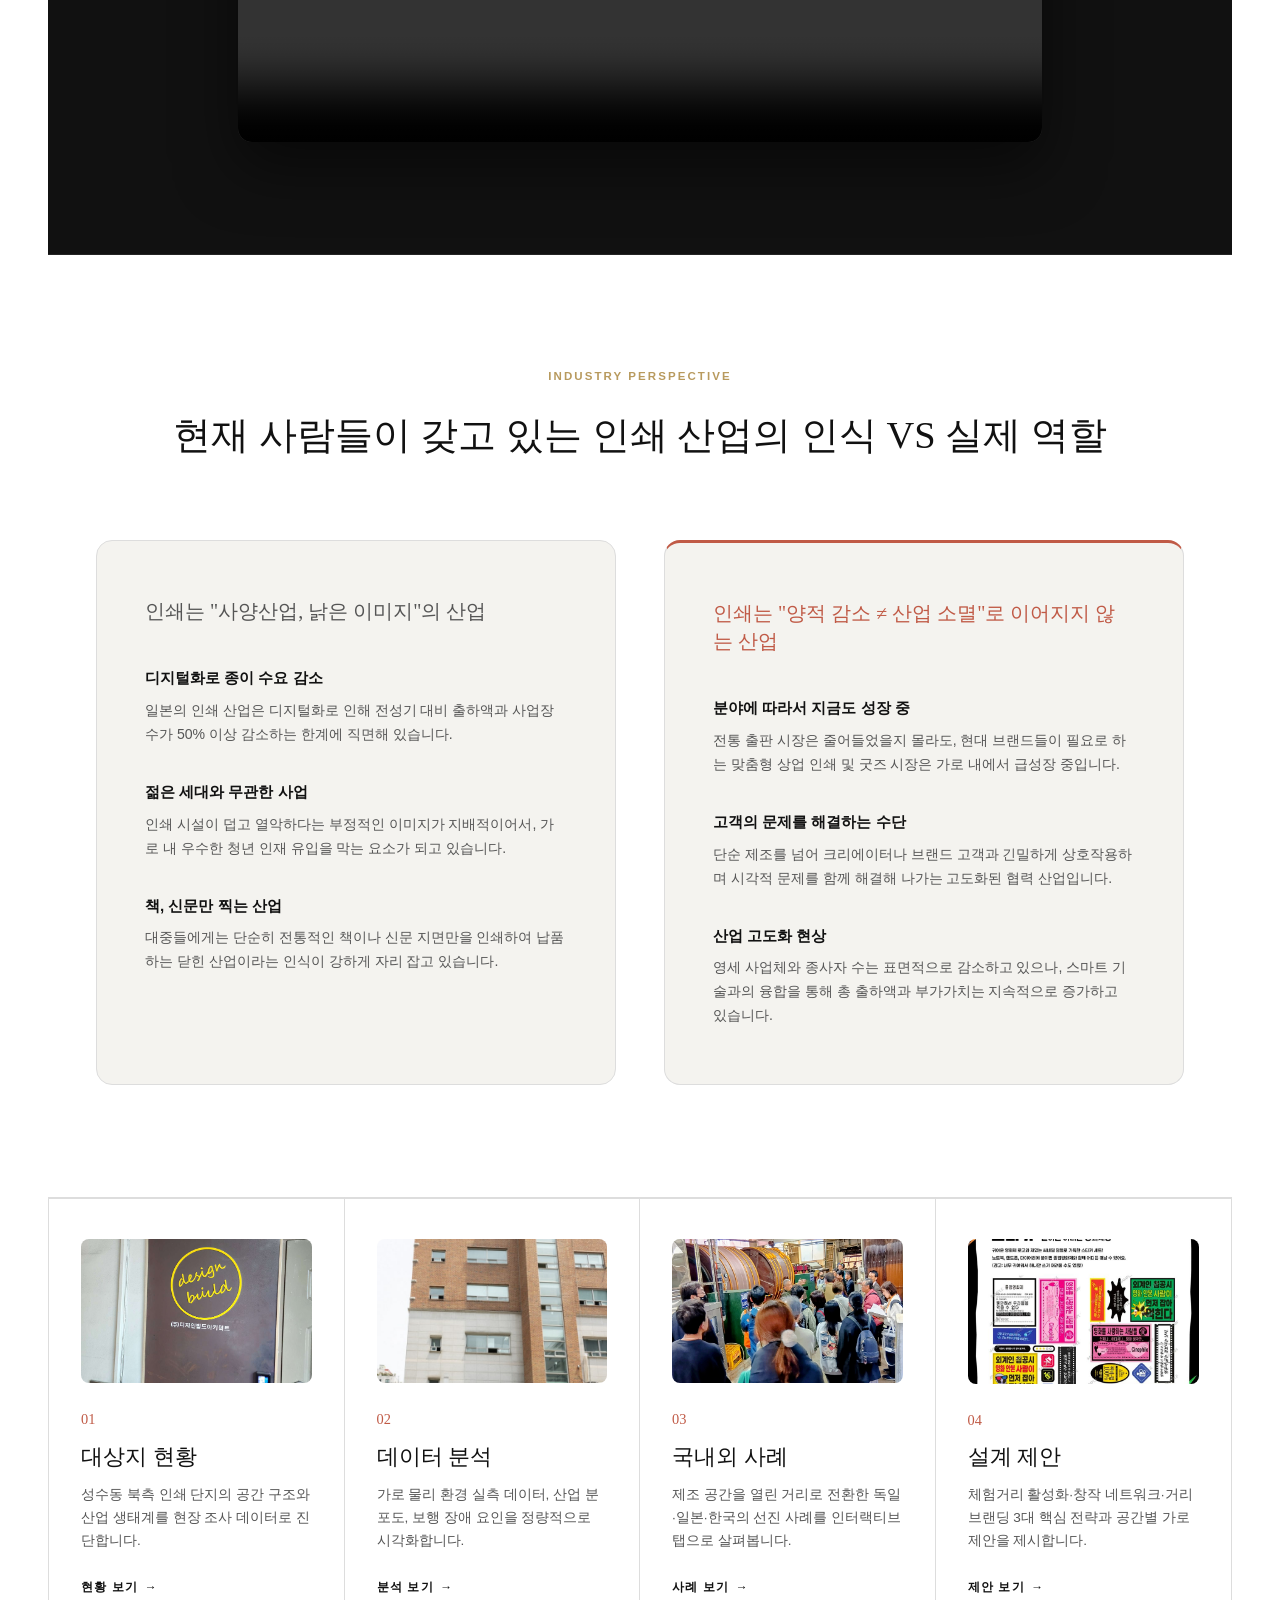
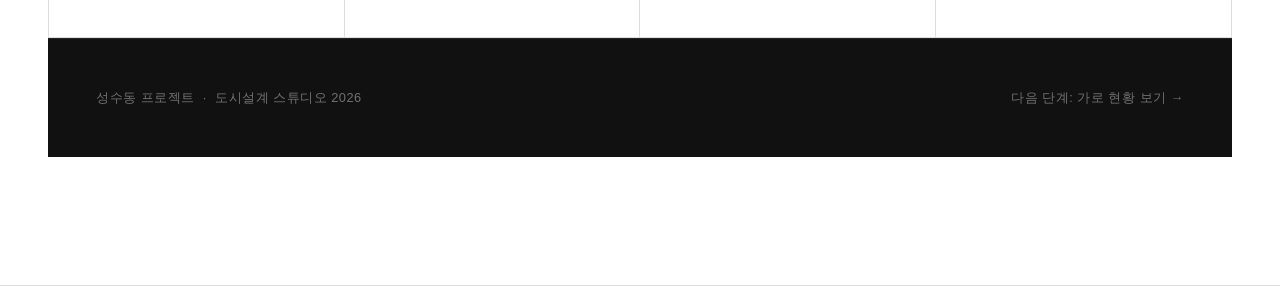
==== commit 6c4fb917: "Update index.html" ====
--- a/index.html
+++ b/index.html
@@ -18,12 +18,13 @@
     }
     .home-split-img {
       width: 100%;
-      min-height: 520px;
+      min-height: 380px;
       overflow: hidden;
       position: relative;
     }
     .home-split-img img {
       width: 100%; height: 100%; object-fit: cover;
+      object-position: bottom;
       display: block;
       transition: transform 0.6s ease;
     }
@@ -305,7 +306,72 @@
       .home-split-text { padding: 3rem 1.5rem; border-left: none; border-top: 1px solid var(--gray-light); }
       .info-list li { grid-template-columns: 80px 1fr; }
     }
-
+/* ── 인쇄 산업 인식 VS 실제 역할 섹션 ── */
+    .perception-section {
+      padding: 7rem 0;
+      background: var(--white);
+      border-bottom: 1px solid var(--gray-light);
+    }
+    .perception-container {
+      max-width: 1200px;
+      margin: 0 auto;
+      padding: 0 3rem;
+    }
+    .perception-header {
+      text-align: center;
+      margin-bottom: 4.5rem;
+    }
+    .perception-header h2 {
+      font-family: var(--font-display);
+      font-size: clamp(1.8rem, 3.5vw, 2.4rem);
+      font-weight: normal;
+      color: var(--black);
+    }
+    .perception-grid {
+      display: grid;
+      grid-template-columns: 1fr 1fr;
+      gap: 3rem;
+    }
+    .perception-col {
+      background: var(--gray-bg);
+      padding: 3.5rem 3rem;
+      border-radius: 16px;
+      border: 1px solid var(--gray-light);
+    }
+    .perception-col.right {
+      border-top: 3px solid #C05A46;
+    }
+    .perception-col h3 {
+      font-family: var(--font-display);
+      font-size: 1.25rem;
+      font-weight: normal;
+      margin-bottom: 2.5rem;
+      line-height: 1.4;
+    }
+    .perception-col.left h3 { color: var(--gray-dark); }
+    .perception-col.right h3 { color: #C05A46; }
+    .perception-list {
+      list-style: none;
+      display: flex;
+      flex-direction: column;
+      gap: 2rem;
+    }
+    .perception-item h4 {
+      font-size: 0.95rem;
+      font-weight: 700;
+      margin-bottom: 0.5rem;
+      color: var(--black);
+    }
+    .perception-item p {
+      font-size: 0.88rem;
+      color: var(--gray-dark);
+      line-height: 1.7;
+    }
+    @media (max-width: 900px) {
+      .perception-grid { grid-template-columns: 1fr; gap: 2rem; }
+      .perception-container { padding: 0 1.5rem; }
+      .perception-col { padding: 2.5rem 1.5rem; }
+    }
   </style>
 </head>
 <body>
@@ -418,6 +484,52 @@
       </div>
     </div>
   </div>
+    <section class="perception-section">
+    <div class="perception-container">
+      <div class="perception-header">
+        <p class="section-label" style="justify-content: center;">INDUSTRY PERSPECTIVE</p>
+        <h2>현재 사람들이 갖고 있는 인쇄 산업의 인식 VS 실제 역할</h2>
+      </div>
+      
+      <div class="perception-grid">
+        <div class="perception-col left">
+          <h3>인쇄는 "사양산업, 낡은 이미지"의 산업</h3>
+          <ul class="perception-list">
+            <li class="perception-item">
+              <h4>디지털화로 종이 수요 감소</h4>
+              <p>일본의 인쇄 산업은 디지털화로 인해 전성기 대비 출하액과 사업장 수가 50% 이상 감소하는 한계에 직면해 있습니다.</p>
+            </li>
+            <li class="perception-item">
+              <h4>젊은 세대와 무관한 사업</h4>
+              <p>인쇄 시설이 덥고 열악하다는 부정적인 이미지가 지배적이어서, 가로 내 우수한 청년 인재 유입을 막는 요소가 되고 있습니다.</p>
+            </li>
+            <li class="perception-item">
+              <h4>책, 신문만 찍는 산업</h4>
+              <p>대중들에게는 단순히 전통적인 책이나 신문 지면만을 인쇄하여 납품하는 닫힌 산업이라는 인식이 강하게 자리 잡고 있습니다.</p>
+            </li>
+          </ul>
+        </div>
+        
+        <div class="perception-col right">
+          <h3>인쇄는 "양적 감소 ≠ 산업 소멸"로 이어지지 않는 산업</h3>
+          <ul class="perception-list">
+            <li class="perception-item">
+              <h4>분야에 따라서 지금도 성장 중</h4>
+              <p>전통 출판 시장은 줄어들었을지 몰라도, 현대 브랜드들이 필요로 하는 맞춤형 상업 인쇄 및 굿즈 시장은 가로 내에서 급성장 중입니다.</p>
+            </li>
+            <li class="perception-item">
+              <h4>고객의 문제를 해결하는 수단</h4>
+              <p>단순 제조를 넘어 크리에이터나 브랜드 고객과 긴밀하게 상호작용하며 시각적 문제를 함께 해결해 나가는 고도화된 협력 산업입니다.</p>
+            </li>
+            <li class="perception-item">
+              <h4>산업 고도화 현상</h4>
+              <p>영세 사업체와 종사자 수는 표면적으로 감소하고 있으나, 스마트 기술과의 융합을 통해 총 출하액과 부가가치는 지속적으로 증가하고 있습니다.</p>
+            </li>
+          </ul>
+        </div>
+      </div>
+    </div>
+  </section>
 
   <!-- ── 페이지 네비게이션 카드 ── -->
   <div class="nav-card-grid">
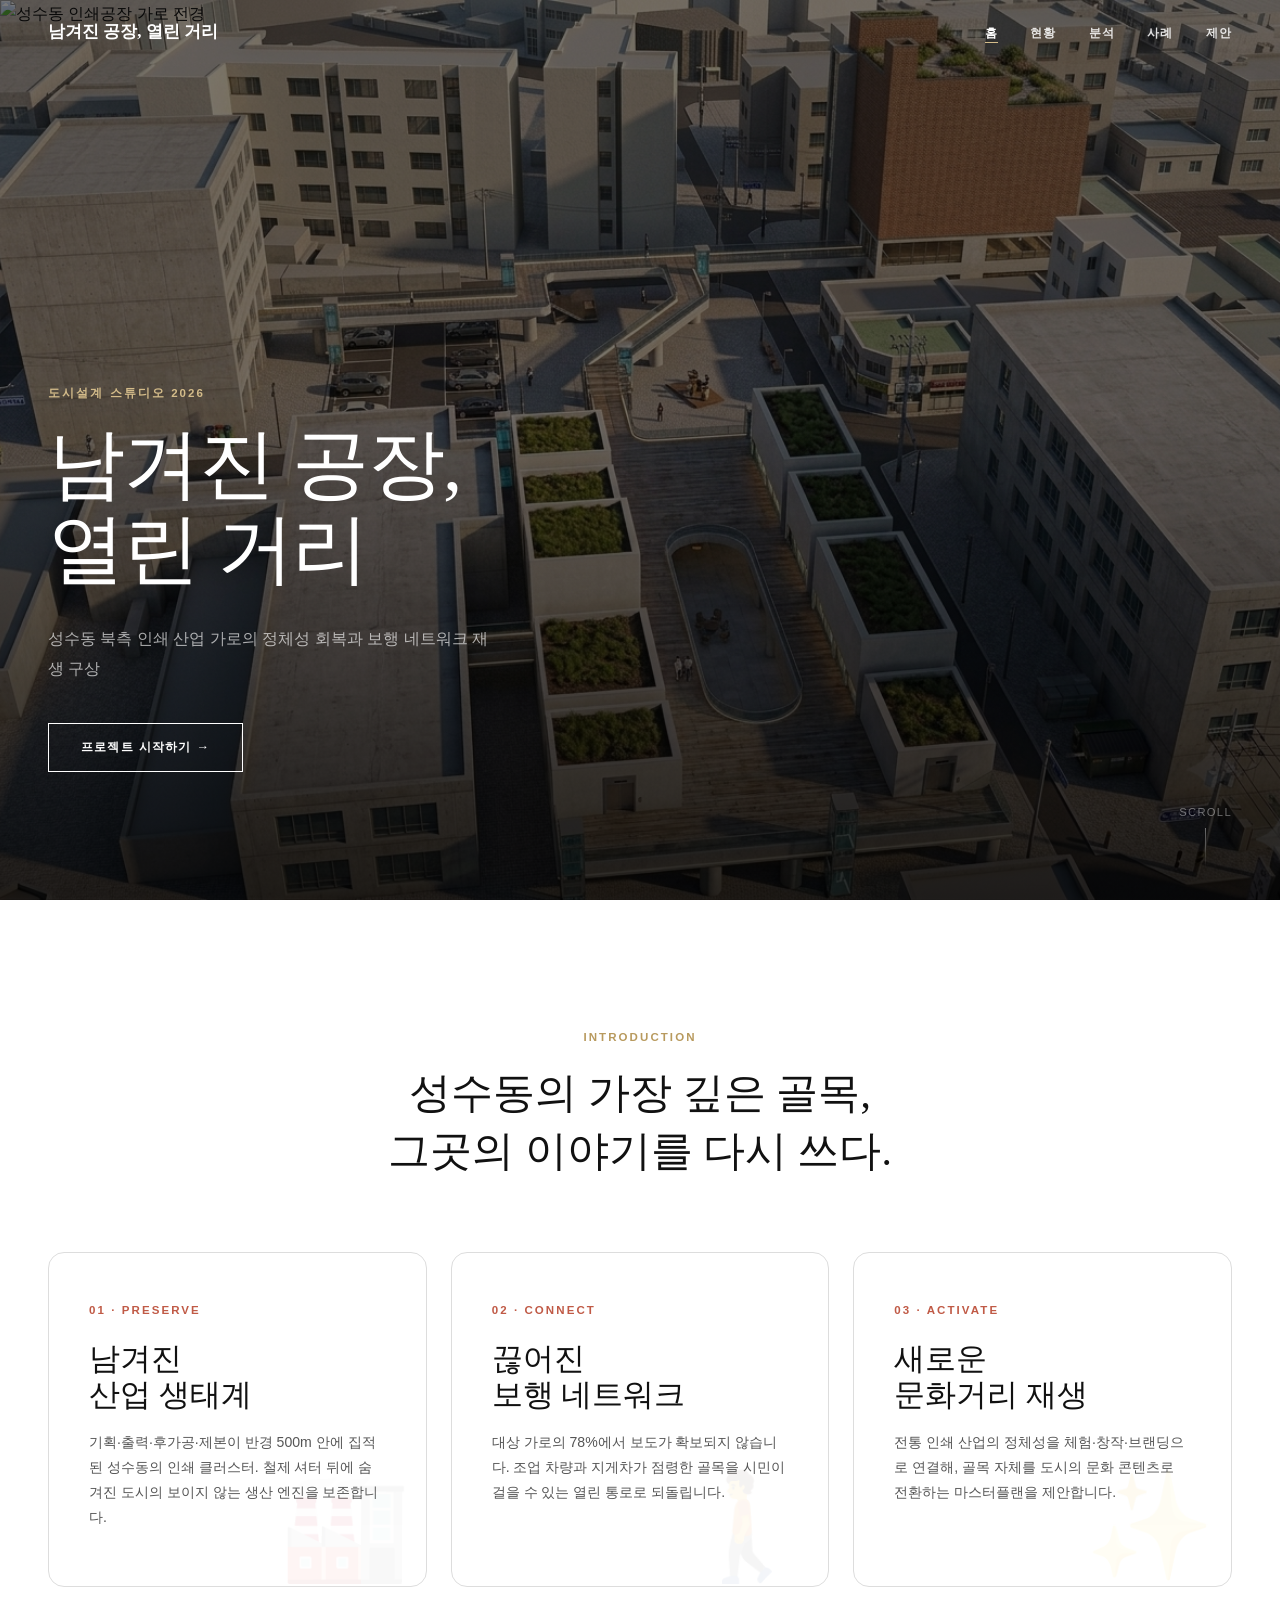
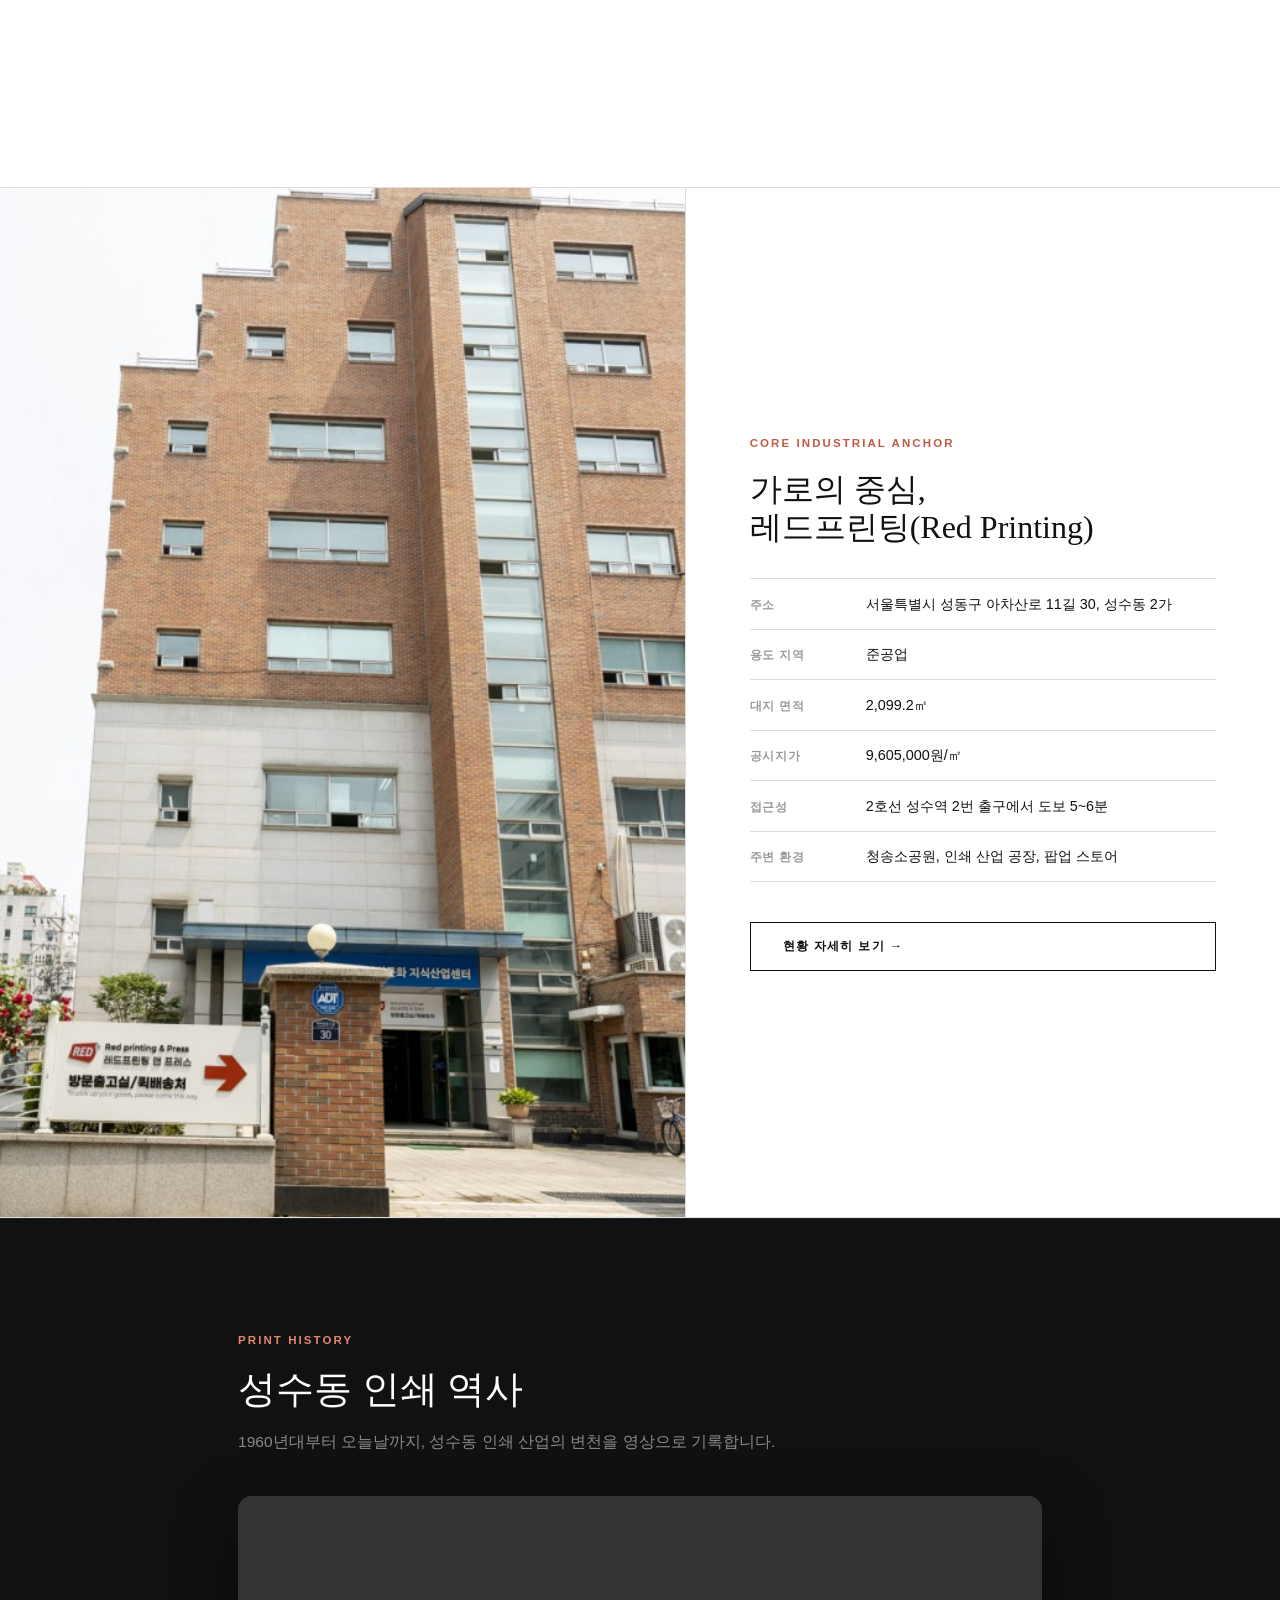
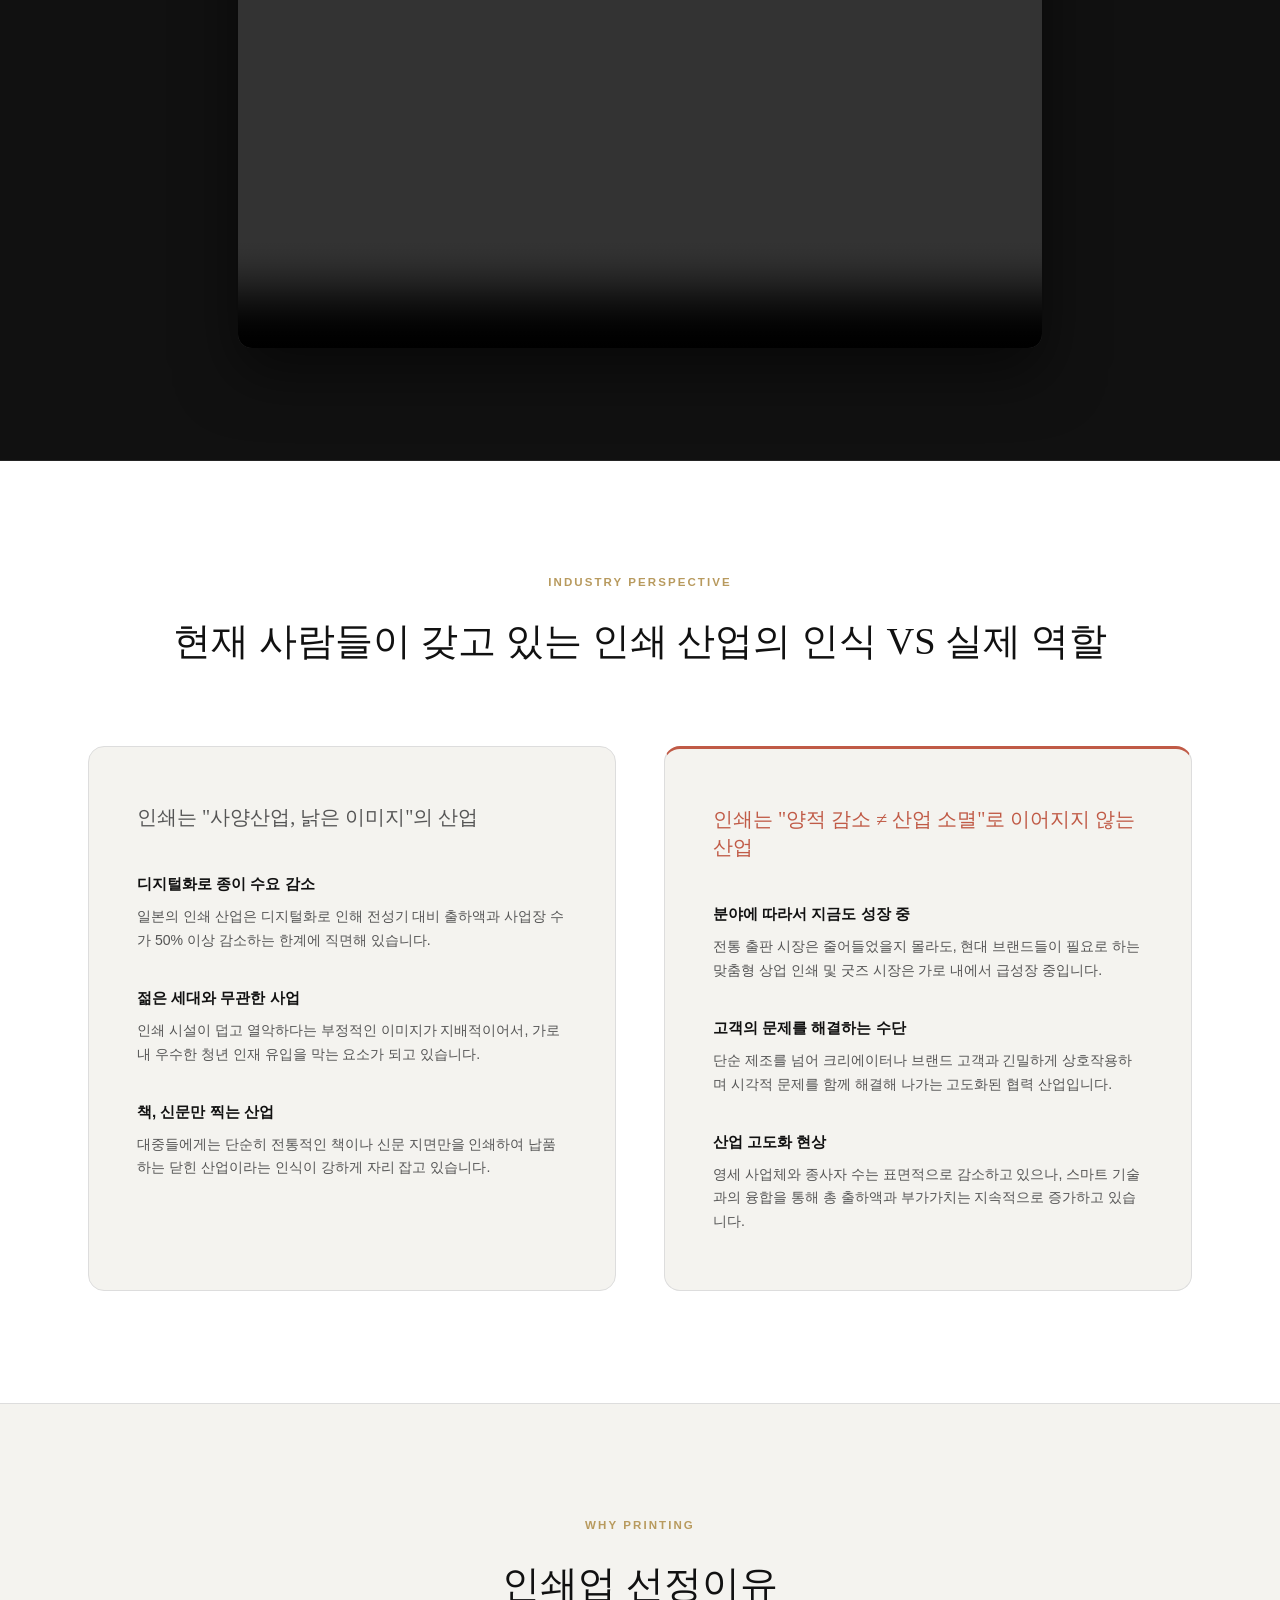
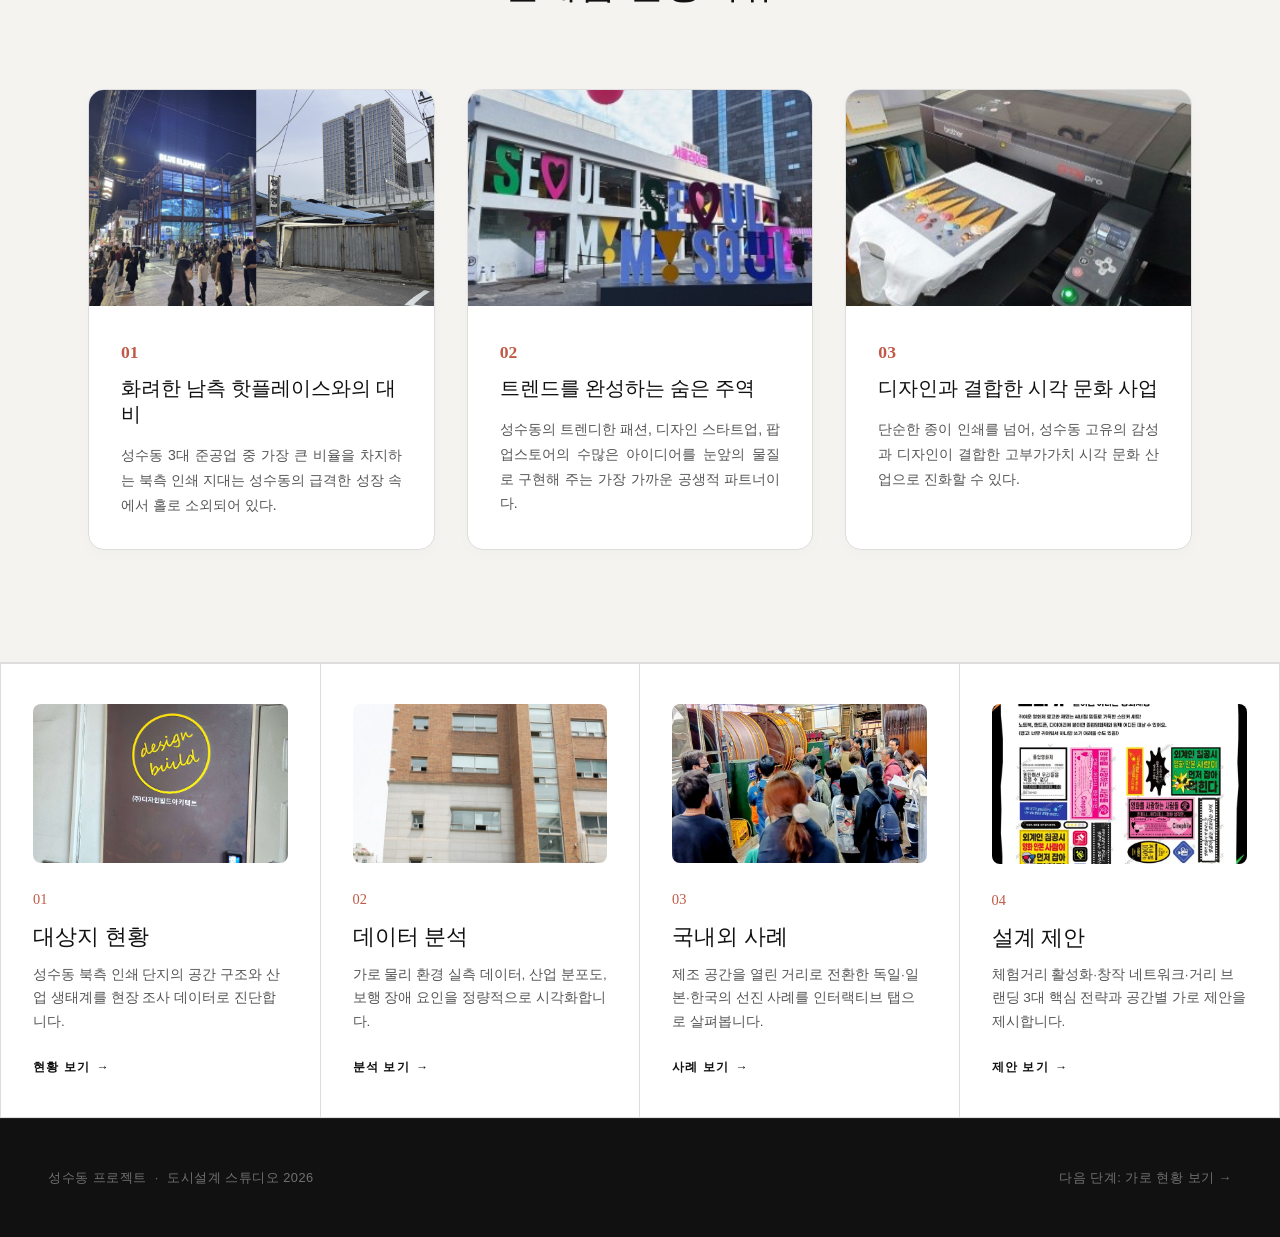
==== commit 75c8dd9c: "Update index.html" ====
--- a/index.html
+++ b/index.html
@@ -306,7 +306,8 @@
       .home-split-text { padding: 3rem 1.5rem; border-left: none; border-top: 1px solid var(--gray-light); }
       .info-list li { grid-template-columns: 80px 1fr; }
     }
-/* ── 인쇄 산업 인식 VS 실제 역할 섹션 ── */
+
+    /* ── 인쇄 산업 인식 VS 실제 역할 섹션 ── */
     .perception-section {
       padding: 7rem 0;
       background: var(--white);
@@ -371,6 +372,92 @@
       .perception-grid { grid-template-columns: 1fr; gap: 2rem; }
       .perception-container { padding: 0 1.5rem; }
       .perception-col { padding: 2.5rem 1.5rem; }
+    }
+
+    /* ── 인쇄업 선정이유 섹션 ── */
+    .idx-reason-section {
+      padding: 7rem 0;
+      background: var(--gray-bg);
+      border-bottom: 1px solid var(--gray-light);
+    }
+    .idx-reason-container {
+      max-width: 1200px;
+      margin: 0 auto;
+      padding: 0 3rem;
+    }
+    .idx-reason-header {
+      text-align: center;
+      margin-bottom: 4.5rem;
+    }
+    .idx-reason-header h2 {
+      font-family: var(--font-display);
+      font-size: clamp(1.8rem, 3.5vw, 2.4rem);
+      font-weight: normal;
+      color: var(--black);
+    }
+    .idx-reason-grid {
+      display: grid;
+      grid-template-columns: repeat(3, 1fr);
+      gap: 2rem;
+    }
+    .idx-reason-card {
+      background: var(--white);
+      border: 1px solid var(--gray-light);
+      border-radius: 16px;
+      overflow: hidden;
+      box-shadow: 0 4px 15px rgba(0,0,0,0.02);
+      display: flex;
+      flex-direction: column;
+      transition: transform 0.3s ease, box-shadow 0.3s ease;
+    }
+    .idx-reason-card:hover {
+      transform: translateY(-6px);
+      box-shadow: 0 16px 40px rgba(192,90,70,0.08);
+    }
+    .idx-reason-img-box {
+      width: 100%;
+      aspect-ratio: 16/10;
+      overflow: hidden;
+      background-color: var(--gray-bg);
+    }
+    .idx-reason-img-box img {
+      width: 100%;
+      height: 100%;
+      object-fit: cover;
+      transition: transform 0.5s ease;
+    }
+    .idx-reason-card:hover .idx-reason-img-box img {
+      transform: scale(1.04);
+    }
+    .idx-reason-content {
+      padding: 2rem;
+      flex-grow: 1;
+    }
+    .idx-reason-number {
+      font-family: var(--font-display);
+      font-size: 1.1rem;
+      color: #C05A46;
+      font-weight: bold;
+      display: block;
+      margin-bottom: 0.5rem;
+    }
+    .idx-reason-content h3 {
+      font-family: var(--font-display);
+      font-size: 1.25rem;
+      font-weight: normal;
+      color: var(--black);
+      margin-bottom: 1rem;
+      line-height: 1.3;
+    }
+    .idx-reason-content p {
+      font-size: 0.88rem;
+      color: var(--gray-dark);
+      line-height: 1.75;
+      text-align: justify;
+    }
+    @media (max-width: 900px) {
+      .idx-reason-grid { grid-template-columns: 1fr; gap: 1.5rem; }
+      .idx-reason-container { padding: 0 1.5rem; }
     }
   </style>
 </head>
@@ -387,7 +474,6 @@
     </ul>
   </nav>
 
-  <!-- ── 히어로 ── -->
   <header class="hero">
     <div class="hero-bg">
       <img src="images/hero.jpg" alt="성수동 인쇄공장 가로 전경" />
@@ -403,7 +489,6 @@
     <div class="hero-scroll">SCROLL</div>
   </header>
 
-  <!-- ── 인트로 (키워드 시각화) ── -->
   <div class="home-intro-wrap">
     <div class="home-intro-top">
       <p class="section-label">INTRODUCTION</p>
@@ -433,9 +518,7 @@
         <div class="kw-bar"></div>
       </div>
     </div>
-
-  <!-- ── 레드프린팅 소개 ── -->
-  <div class="home-split">
+  </div> <div class="home-split">
     <div class="home-split-img">
       <img src="images/site-building.jpg" alt="성수동 인쇄공장 전경">
     </div>
@@ -471,7 +554,7 @@
       <a href="status.html" class="btn btn-dark">현황 자세히 보기 →</a>
     </div>
   </div>
-  <!-- ── 성수동 인쇄 역사 영상 ── -->
+
   <div class="home-video-section">
     <div class="home-video-inner">
       <p class="section-label">PRINT HISTORY</p>
@@ -484,7 +567,8 @@
       </div>
     </div>
   </div>
-    <section class="perception-section">
+
+  <section class="perception-section">
     <div class="perception-container">
       <div class="perception-header">
         <p class="section-label" style="justify-content: center;">INDUSTRY PERSPECTIVE</p>
@@ -531,7 +615,50 @@
     </div>
   </section>
 
-  <!-- ── 페이지 네비게이션 카드 ── -->
+  <section class="idx-reason-section">
+    <div class="idx-reason-container">
+      <div class="idx-reason-header">
+        <p class="section-label" style="justify-content: center;">WHY PRINTING</p>
+        <h2>인쇄업 선정이유</h2>
+      </div>
+      
+      <div class="idx-reason-grid">
+        <div class="idx-reason-card">
+          <div class="idx-reason-img-box">
+            <img src="images/reason1.png" alt="화려한 남측 핫플레이스와의 대비">
+          </div>
+          <div class="idx-reason-content">
+            <span class="idx-reason-number">01</span>
+            <h3>화려한 남측 핫플레이스와의 대비</h3>
+            <p>성수동 3대 준공업 중 가장 큰 비율을 차지하는 북측 인쇄 지대는 성수동의 급격한 성장 속에서 홀로 소외되어 있다.</p>
+          </div>
+        </div>
+        
+        <div class="idx-reason-card">
+          <div class="idx-reason-img-box">
+            <img src="images/reason2.jpg" alt="트렌드를 완성하는 숨은 주역">
+          </div>
+          <div class="idx-reason-content">
+            <span class="idx-reason-number">02</span>
+            <h3>트렌드를 완성하는 숨은 주역</h3>
+            <p>성수동의 트렌디한 패션, 디자인 스타트업, 팝업스토어의 수많은 아이디어를 눈앞의 물질로 구현해 주는 가장 가까운 공생적 파트너이다.</p>
+          </div>
+        </div>
+        
+        <div class="idx-reason-card">
+          <div class="idx-reason-img-box">
+            <img src="images/reason3.jpg" alt="디자인과 결합한 시각 문화 사업">
+          </div>
+          <div class="idx-reason-content">
+            <span class="idx-reason-number">03</span>
+            <h3>디자인과 결합한 시각 문화 사업</h3>
+            <p>단순한 종이 인쇄를 넘어, 성수동 고유의 감성과 디자인이 결합한 고부가가치 시각 문화 산업으로 진화할 수 있다.</p>
+          </div>
+        </div>
+      </div>
+    </div>
+  </section>
+
   <div class="nav-card-grid">
     <a href="status.html" class="nav-card">
       <div class="nav-card-img">
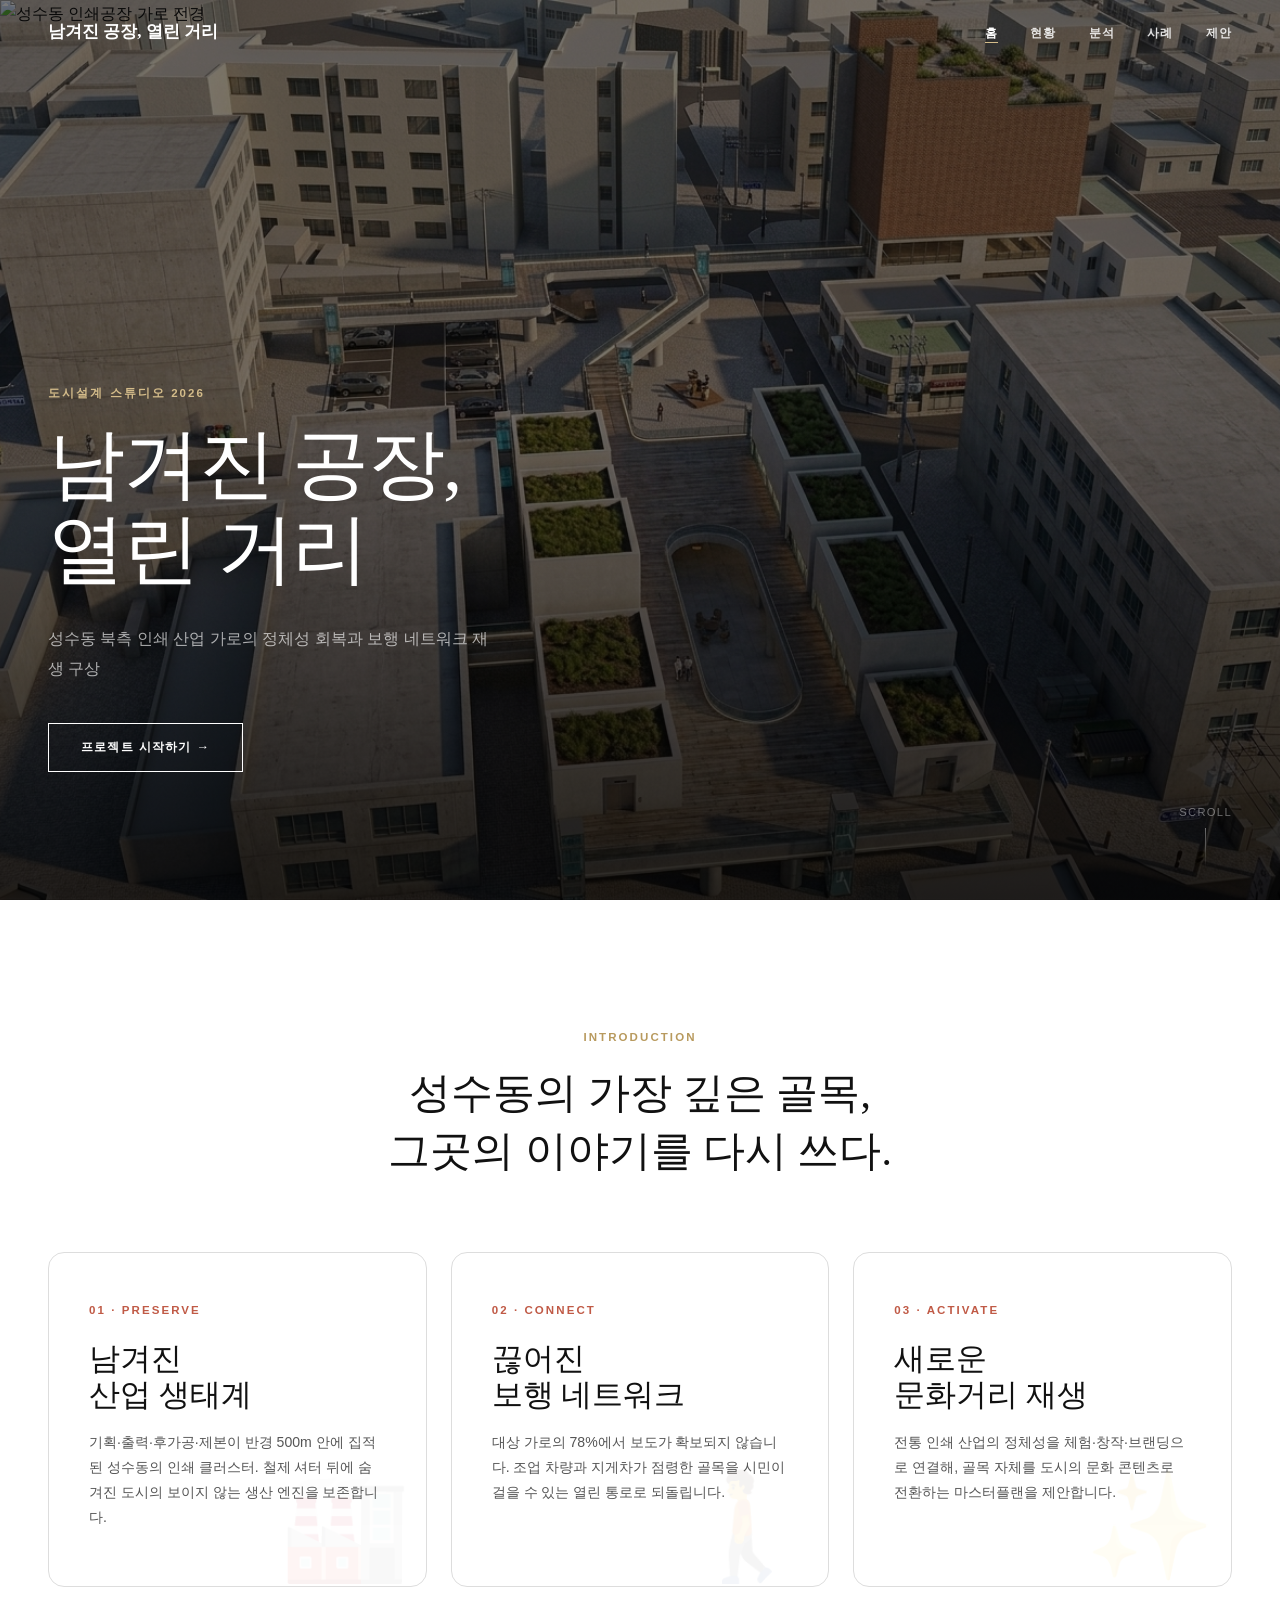
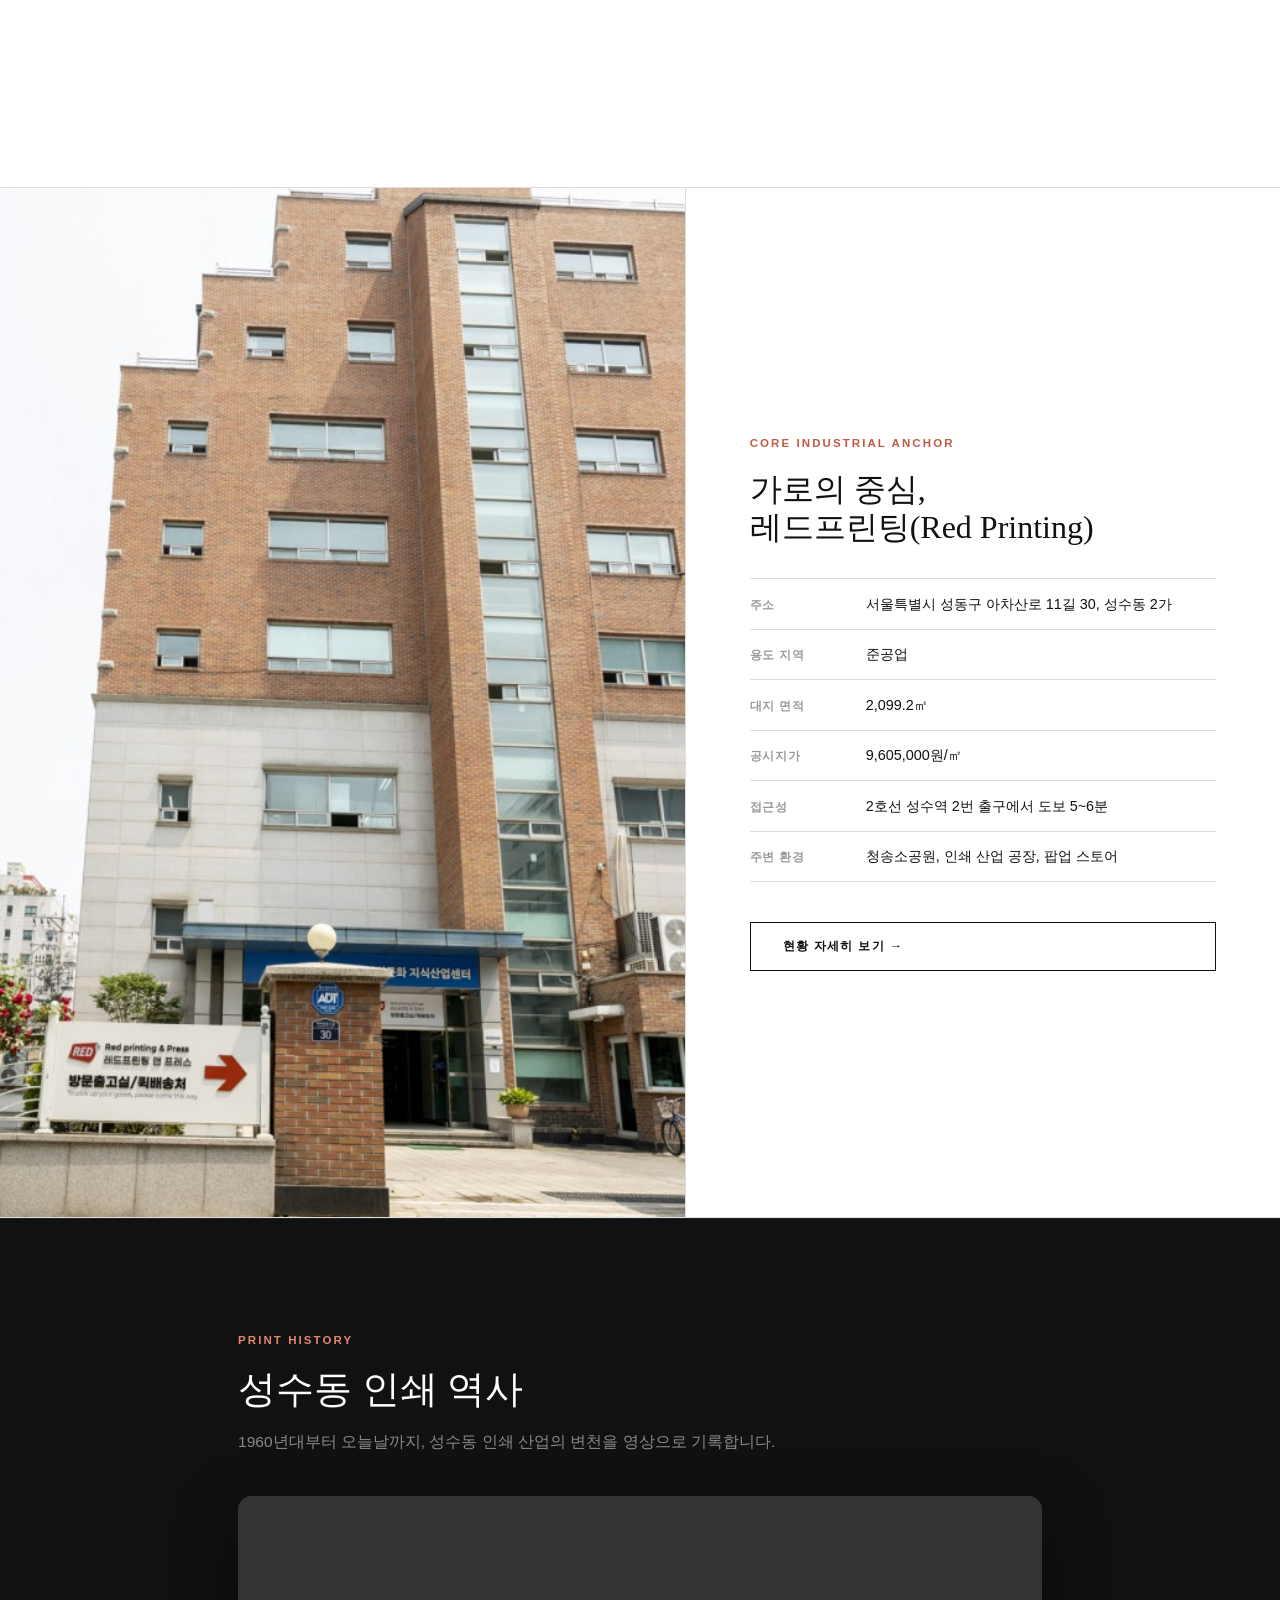
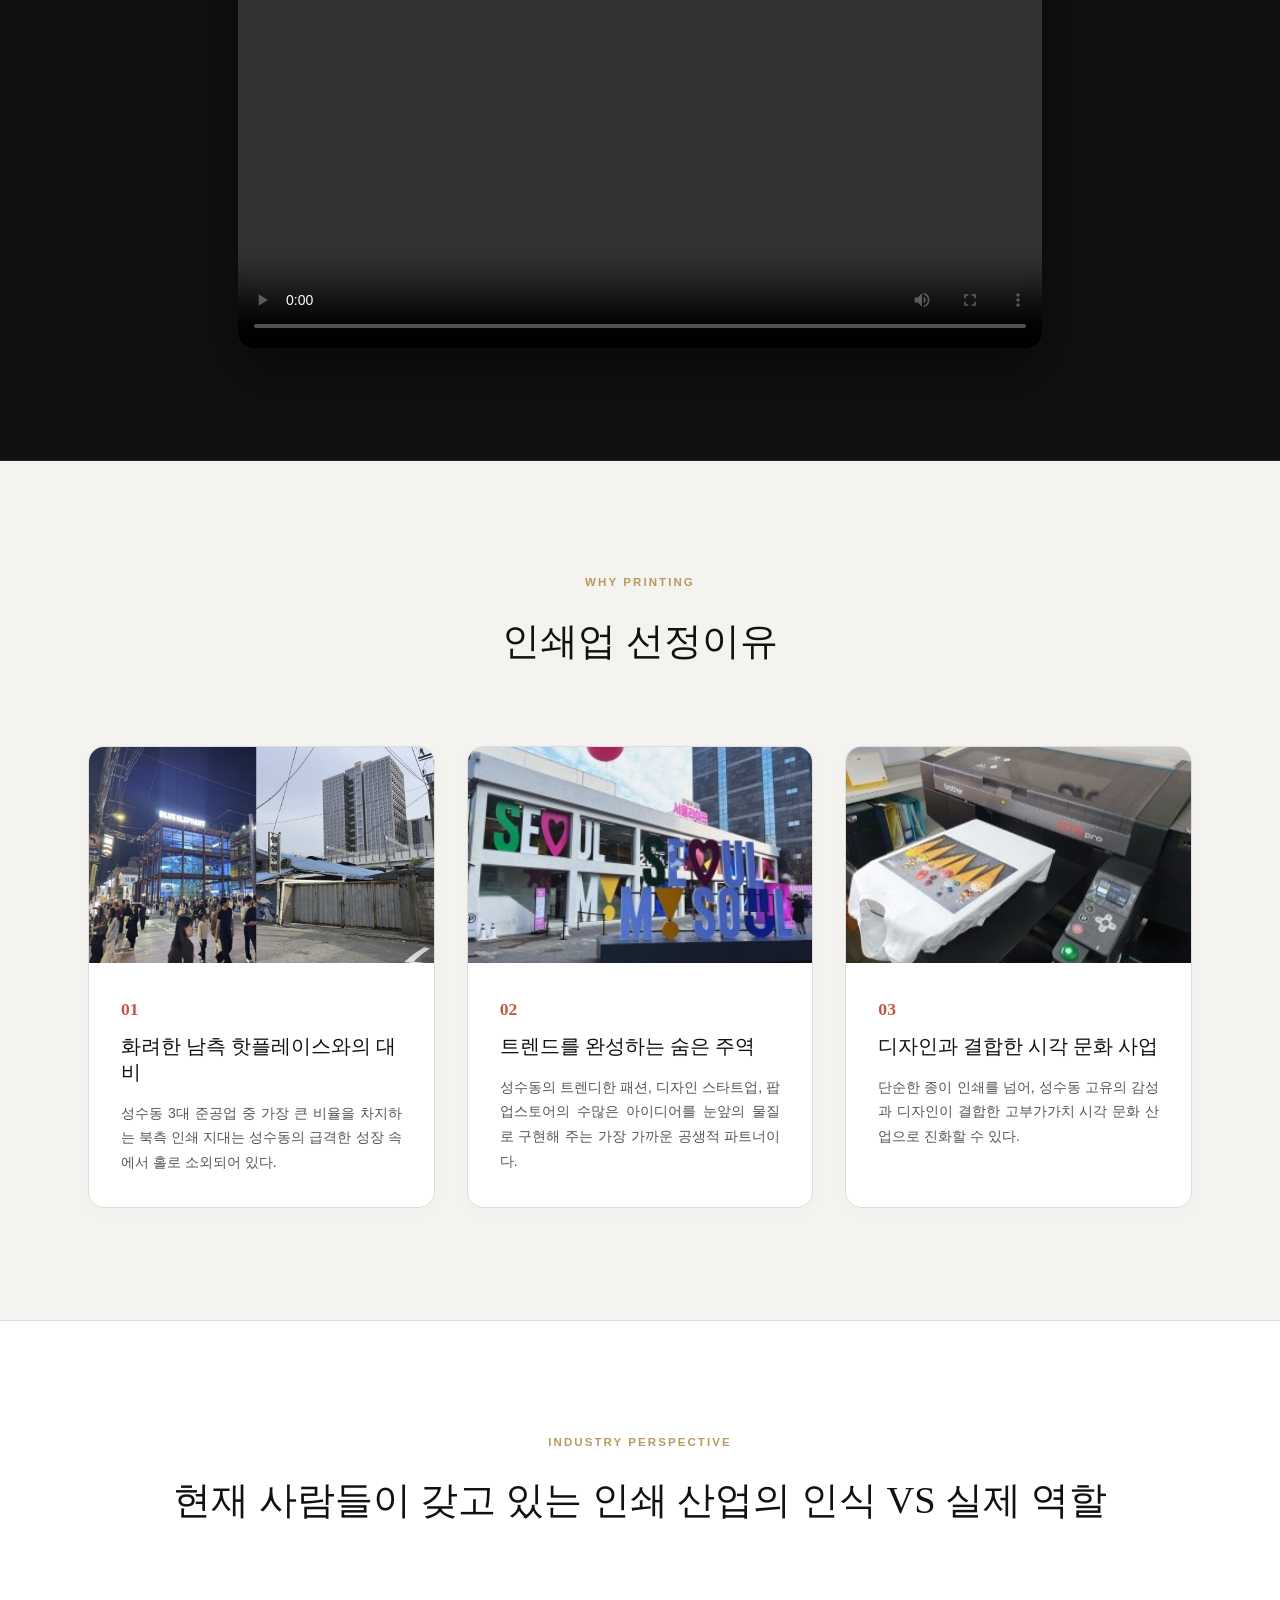
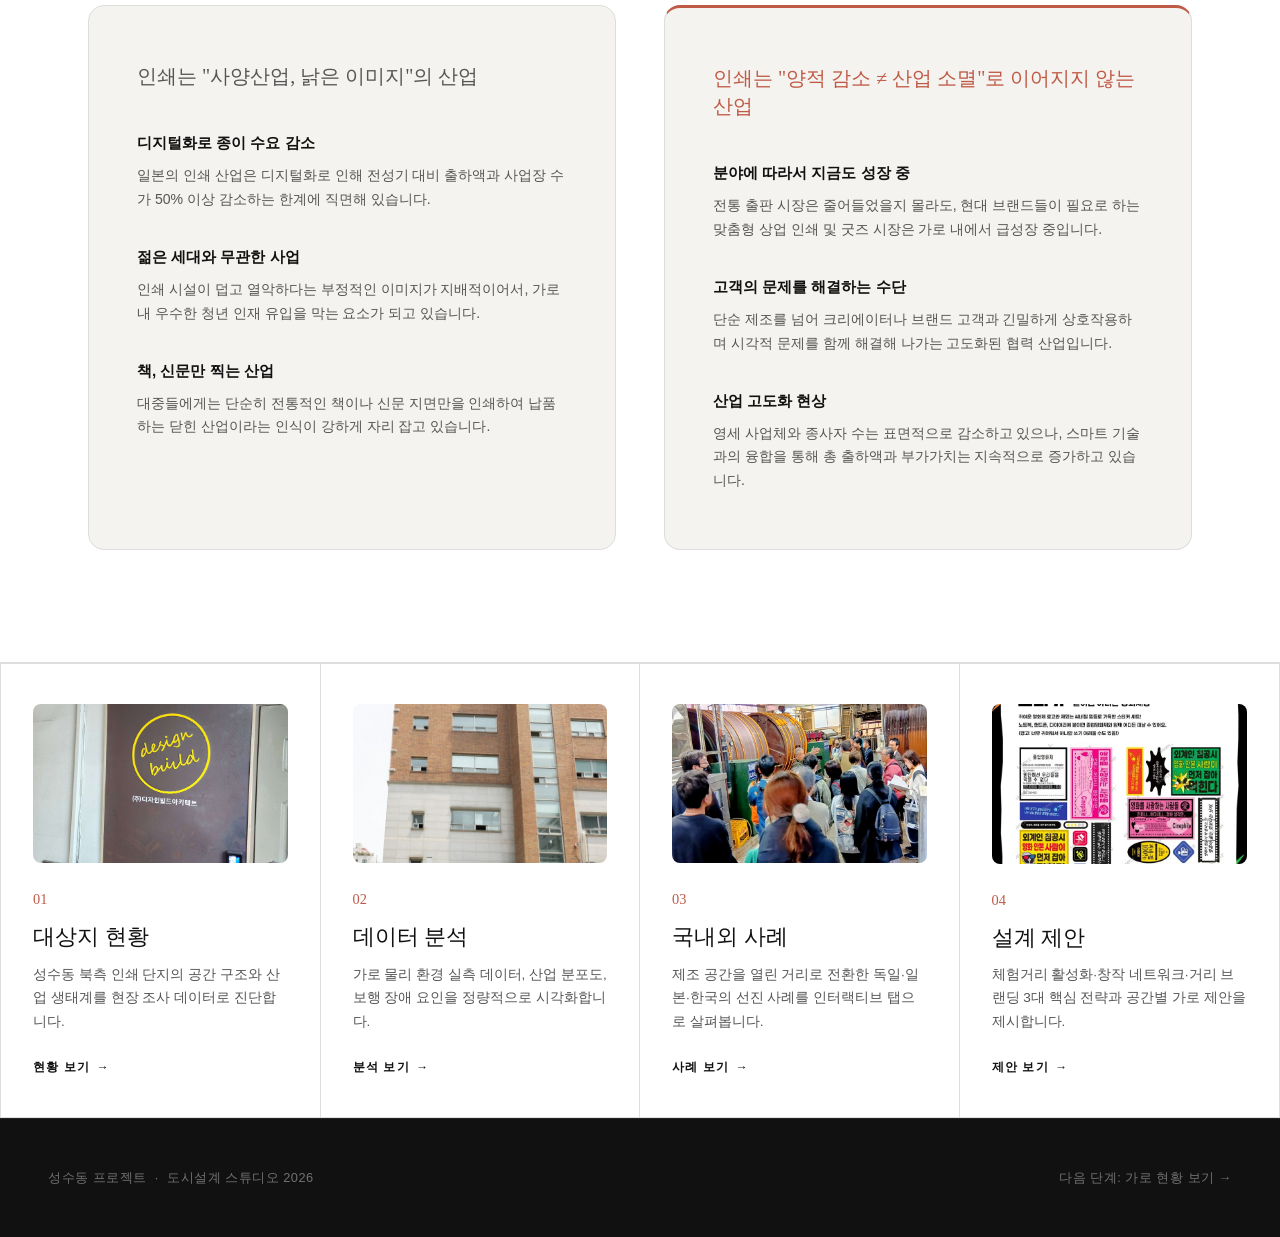
==== commit 04f7eda8: "Update index.html" ====
--- a/index.html
+++ b/index.html
@@ -518,7 +518,9 @@
         <div class="kw-bar"></div>
       </div>
     </div>
-  </div> <div class="home-split">
+  </div>
+
+  <div class="home-split">
     <div class="home-split-img">
       <img src="images/site-building.jpg" alt="성수동 인쇄공장 전경">
     </div>
@@ -567,6 +569,50 @@
       </div>
     </div>
   </div>
+
+  <section class="idx-reason-section">
+    <div class="idx-reason-container">
+      <div class="idx-reason-header">
+        <p class="section-label" style="justify-content: center;">WHY PRINTING</p>
+        <h2>인쇄업 선정이유</h2>
+      </div>
+      
+      <div class="idx-reason-grid">
+        <div class="idx-reason-card">
+          <div class="idx-reason-img-box">
+            <img src="images/reason1.png" alt="화려한 남측 핫플레이스와의 대비">
+          </div>
+          <div class="idx-reason-content">
+            <span class="idx-reason-number">01</span>
+            <h3>화려한 남측 핫플레이스와의 대비</h3>
+            <p>성수동 3대 준공업 중 가장 큰 비율을 차지하는 북측 인쇄 지대는 성수동의 급격한 성장 속에서 홀로 소외되어 있다.</p>
+          </div>
+        </div>
+        
+        <div class="idx-reason-card">
+          <div class="idx-reason-img-box">
+            <img src="images/reason2.jpg" alt="트렌드를 완성하는 숨은 주역">
+          </div>
+          <div class="idx-reason-content">
+            <span class="idx-reason-number">02</span>
+            <h3>트렌드를 완성하는 숨은 주역</h3>
+            <p>성수동의 트렌디한 패션, 디자인 스타트업, 팝업스토어의 수많은 아이디어를 눈앞의 물질로 구현해 주는 가장 가까운 공생적 파트너이다.</p>
+          </div>
+        </div>
+        
+        <div class="idx-reason-card">
+          <div class="idx-reason-img-box">
+            <img src="images/reason3.jpg" alt="디자인과 결합한 시각 문화 사업">
+          </div>
+          <div class="idx-reason-content">
+            <span class="idx-reason-number">03</span>
+            <h3>디자인과 결합한 시각 문화 사업</h3>
+            <p>단순한 종이 인쇄를 넘어, 성수동 고유의 감성과 디자인이 결합한 고부가가치 시각 문화 산업으로 진화할 수 있다.</p>
+          </div>
+        </div>
+      </div>
+    </div>
+  </section>
 
   <section class="perception-section">
     <div class="perception-container">
@@ -615,50 +661,6 @@
     </div>
   </section>
 
-  <section class="idx-reason-section">
-    <div class="idx-reason-container">
-      <div class="idx-reason-header">
-        <p class="section-label" style="justify-content: center;">WHY PRINTING</p>
-        <h2>인쇄업 선정이유</h2>
-      </div>
-      
-      <div class="idx-reason-grid">
-        <div class="idx-reason-card">
-          <div class="idx-reason-img-box">
-            <img src="images/reason1.png" alt="화려한 남측 핫플레이스와의 대비">
-          </div>
-          <div class="idx-reason-content">
-            <span class="idx-reason-number">01</span>
-            <h3>화려한 남측 핫플레이스와의 대비</h3>
-            <p>성수동 3대 준공업 중 가장 큰 비율을 차지하는 북측 인쇄 지대는 성수동의 급격한 성장 속에서 홀로 소외되어 있다.</p>
-          </div>
-        </div>
-        
-        <div class="idx-reason-card">
-          <div class="idx-reason-img-box">
-            <img src="images/reason2.jpg" alt="트렌드를 완성하는 숨은 주역">
-          </div>
-          <div class="idx-reason-content">
-            <span class="idx-reason-number">02</span>
-            <h3>트렌드를 완성하는 숨은 주역</h3>
-            <p>성수동의 트렌디한 패션, 디자인 스타트업, 팝업스토어의 수많은 아이디어를 눈앞의 물질로 구현해 주는 가장 가까운 공생적 파트너이다.</p>
-          </div>
-        </div>
-        
-        <div class="idx-reason-card">
-          <div class="idx-reason-img-box">
-            <img src="images/reason3.jpg" alt="디자인과 결합한 시각 문화 사업">
-          </div>
-          <div class="idx-reason-content">
-            <span class="idx-reason-number">03</span>
-            <h3>디자인과 결합한 시각 문화 사업</h3>
-            <p>단순한 종이 인쇄를 넘어, 성수동 고유의 감성과 디자인이 결합한 고부가가치 시각 문화 산업으로 진화할 수 있다.</p>
-          </div>
-        </div>
-      </div>
-    </div>
-  </section>
-
   <div class="nav-card-grid">
     <a href="status.html" class="nav-card">
       <div class="nav-card-img">
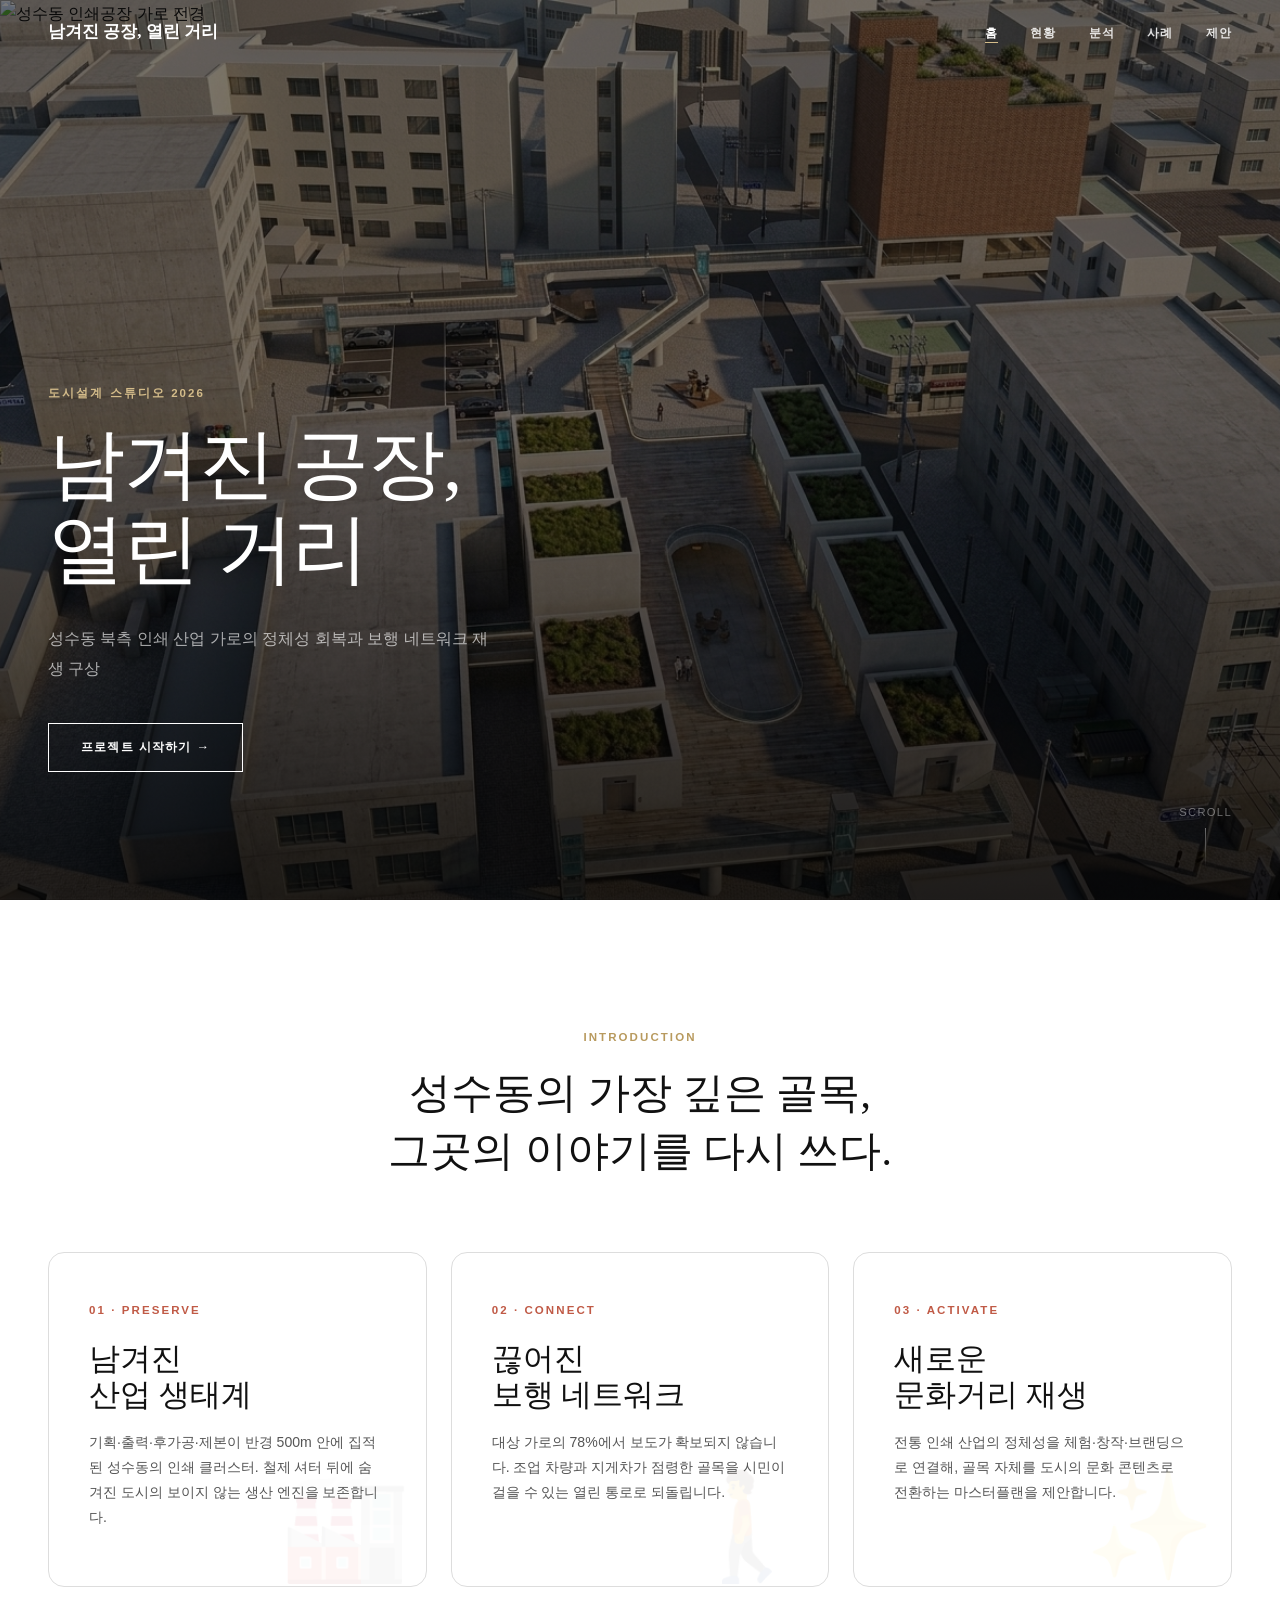
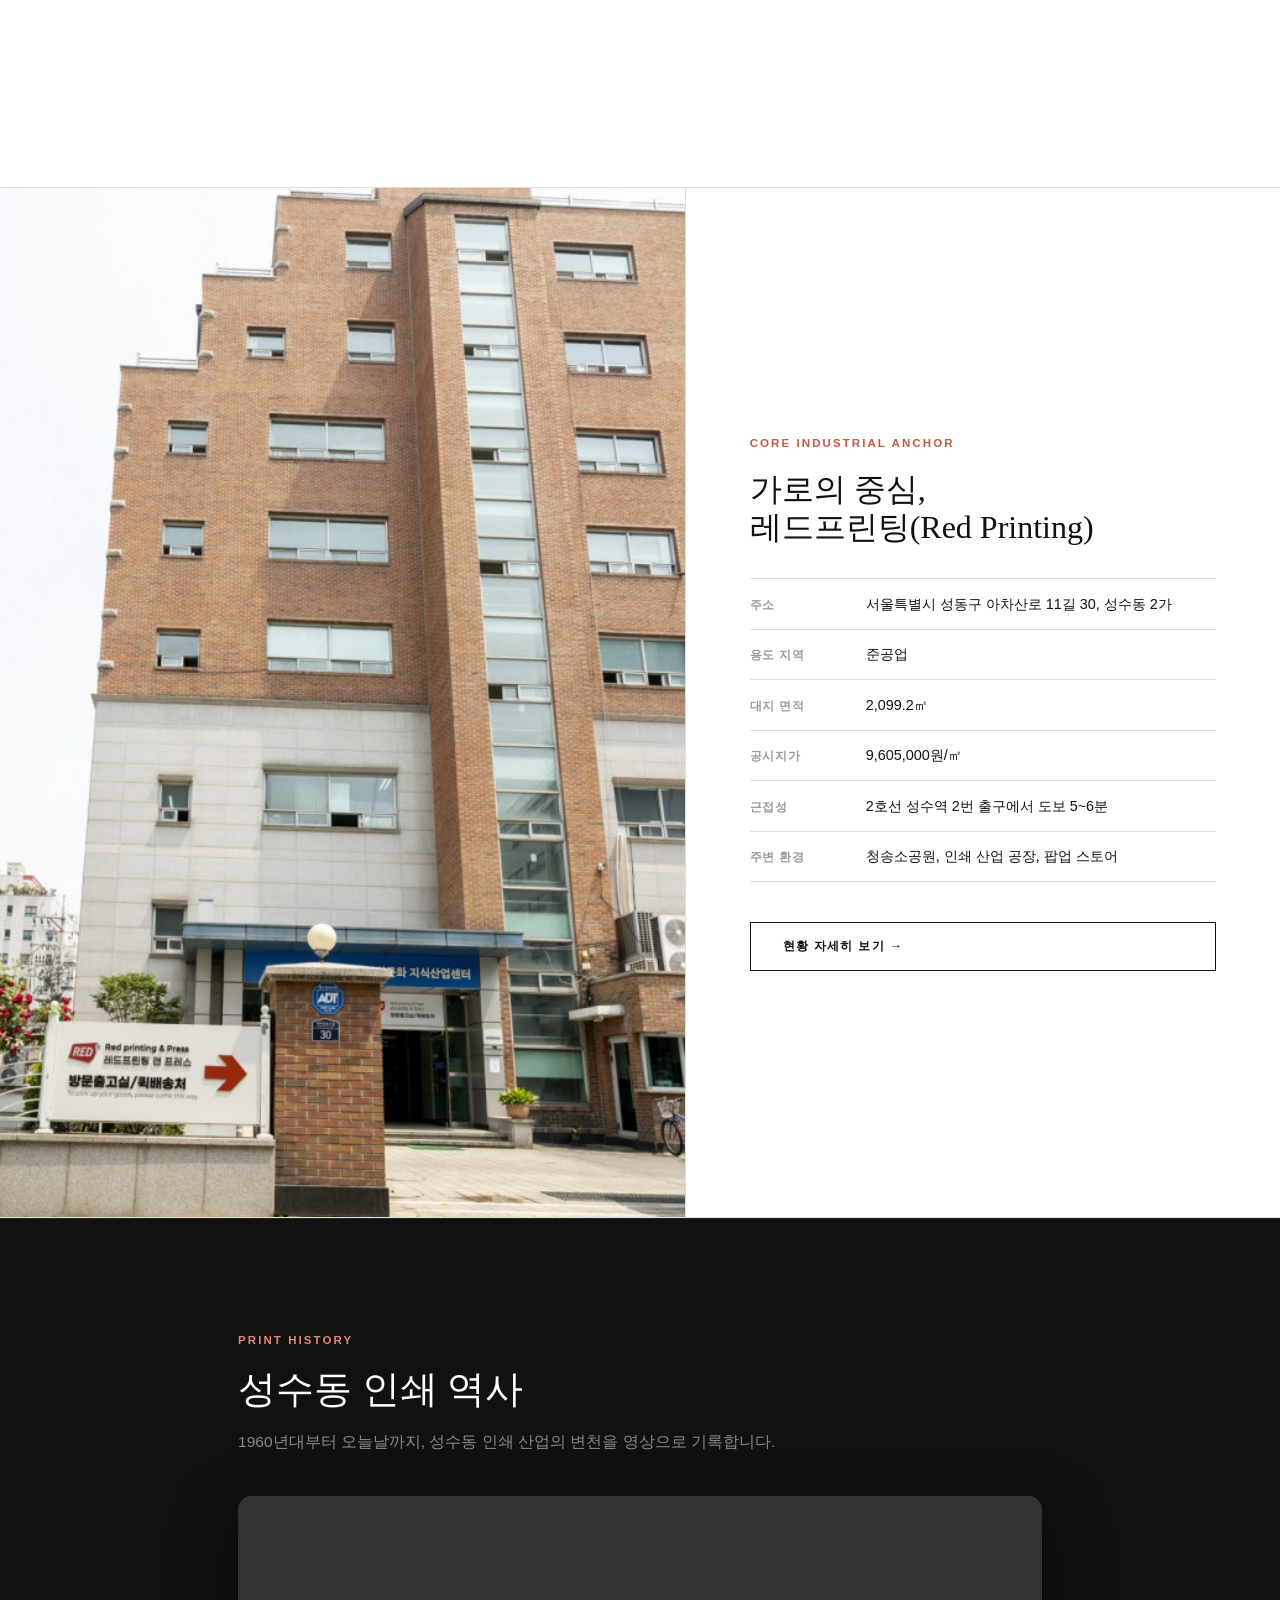
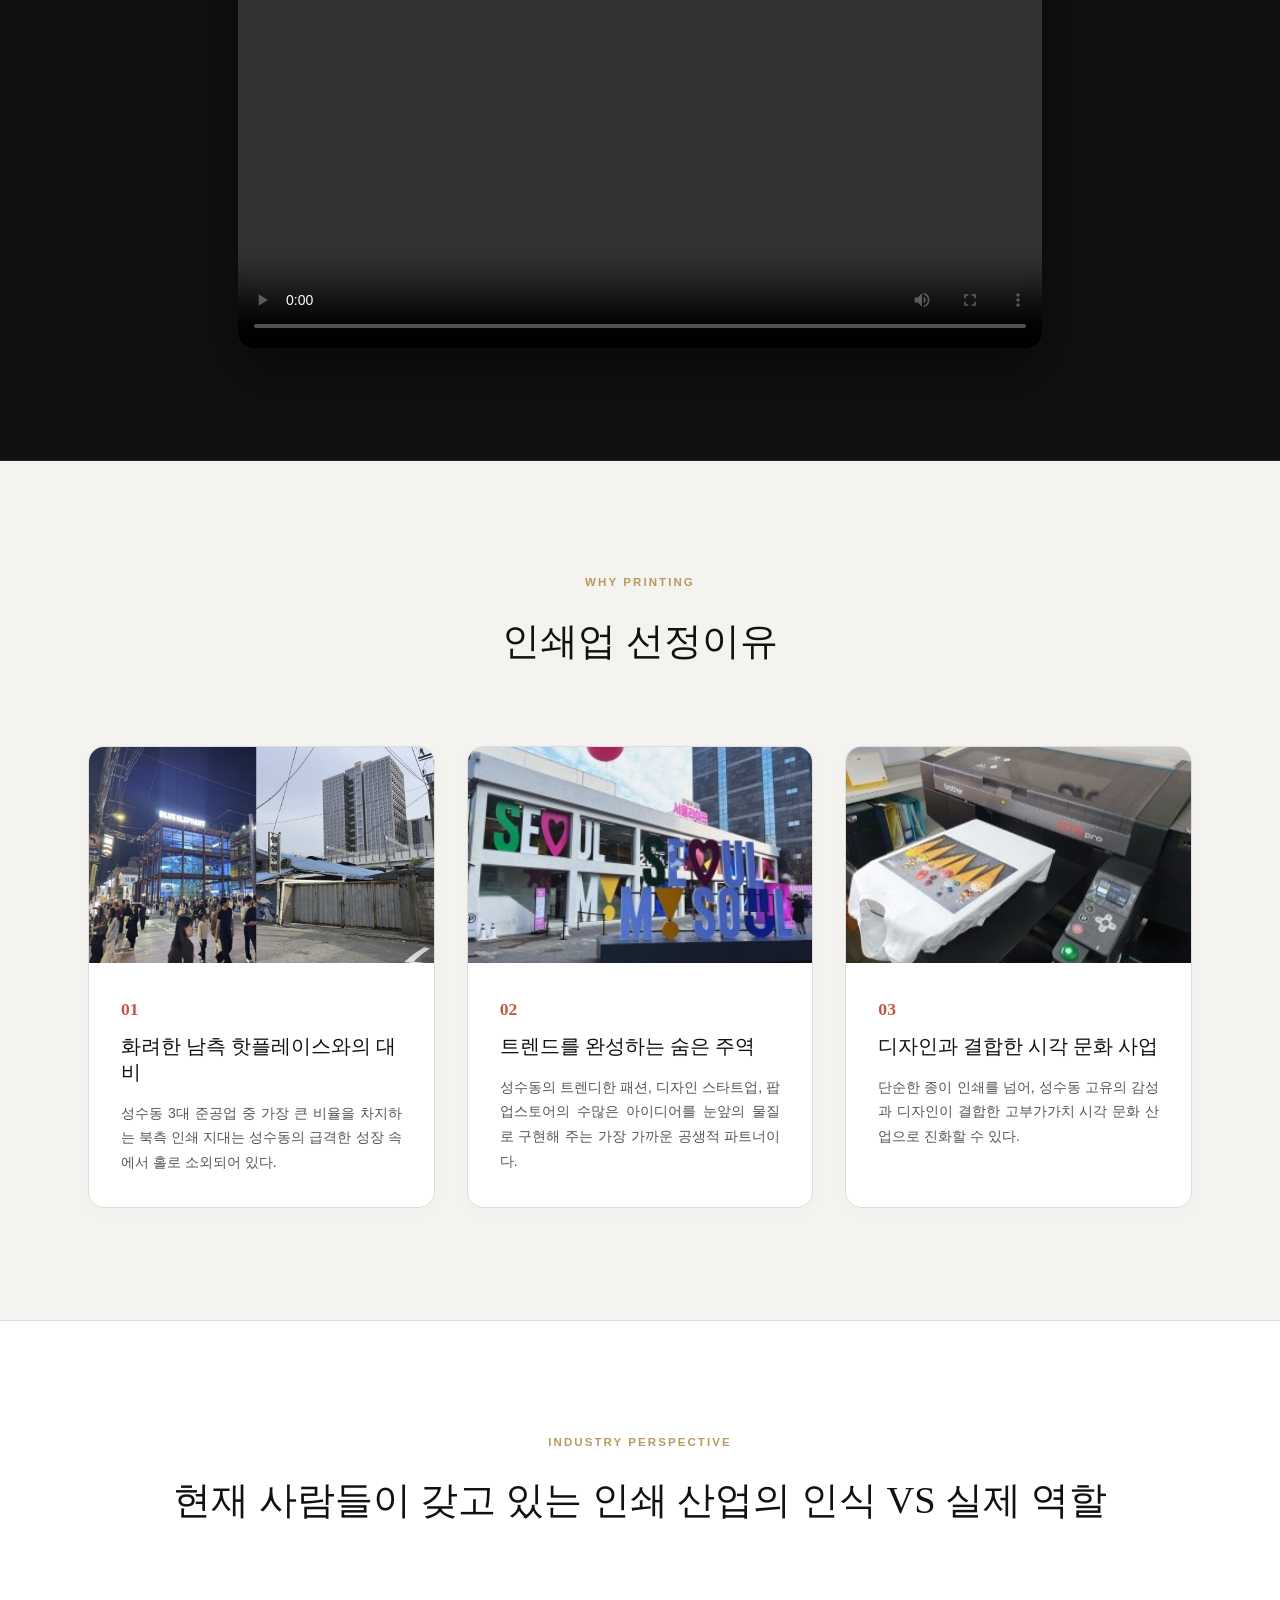
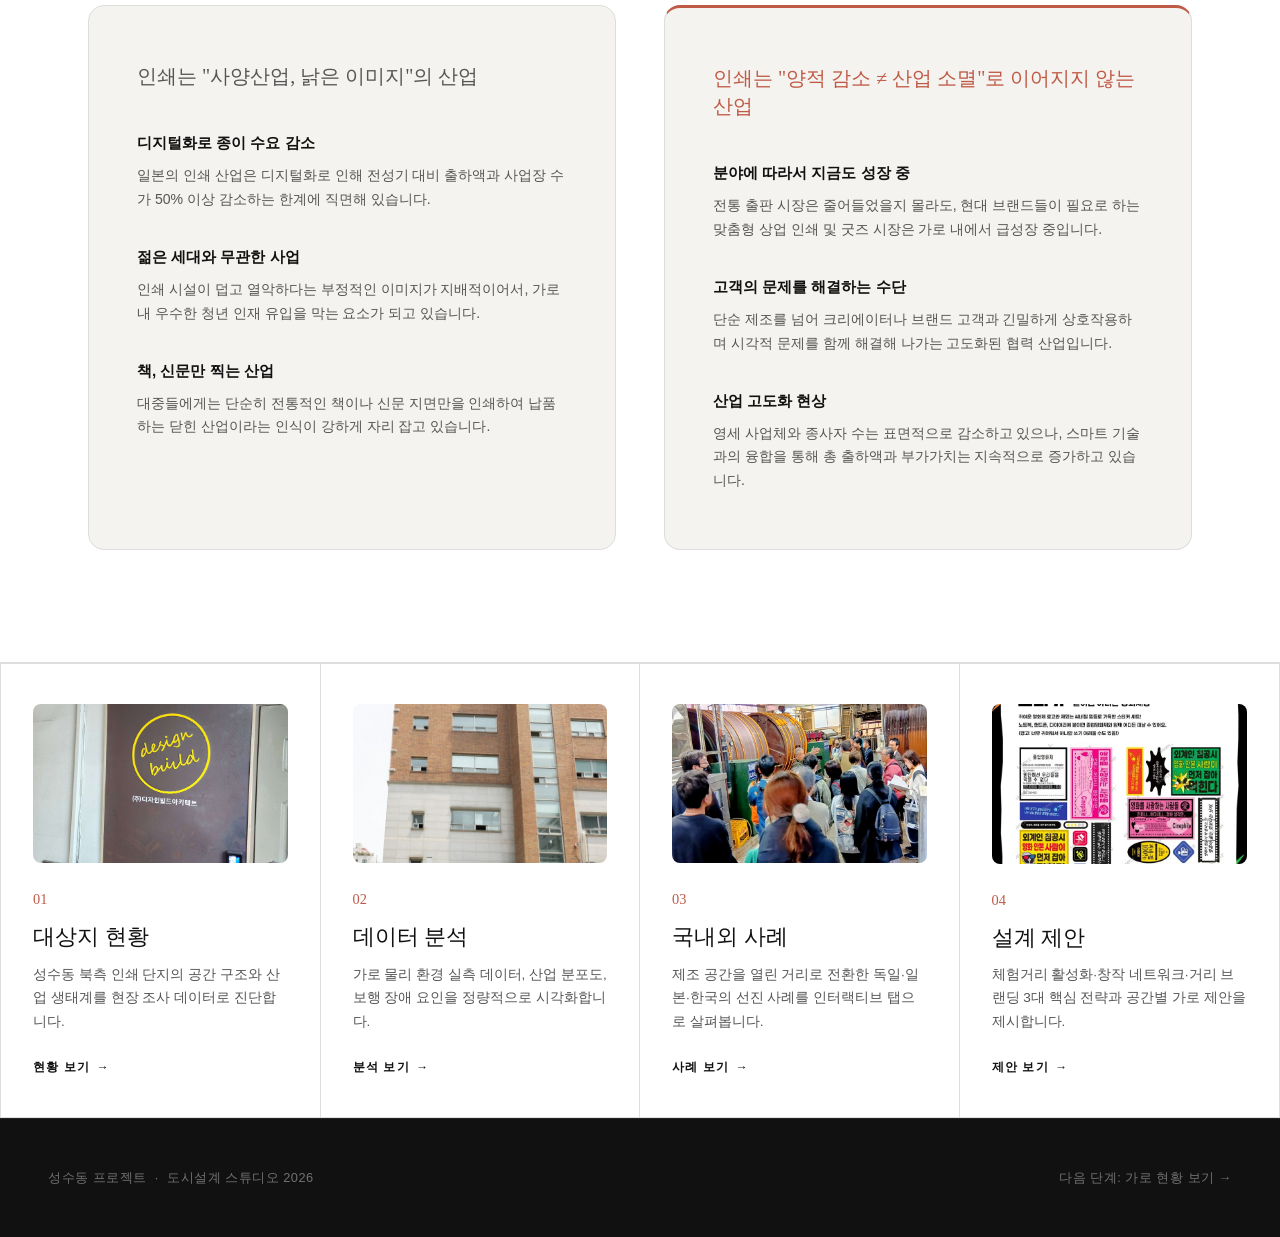
==== commit 985393a4: "Update index.html" ====
--- a/index.html
+++ b/index.html
@@ -545,7 +545,7 @@
           <span class="info-val">9,605,000원/㎡</span>
         </li>
         <li>
-          <span class="info-key">접근성</span>
+          <span class="info-key">근접성</span>
           <span class="info-val">2호선 성수역 2번 출구에서 도보 5~6분</span>
         </li>
         <li>
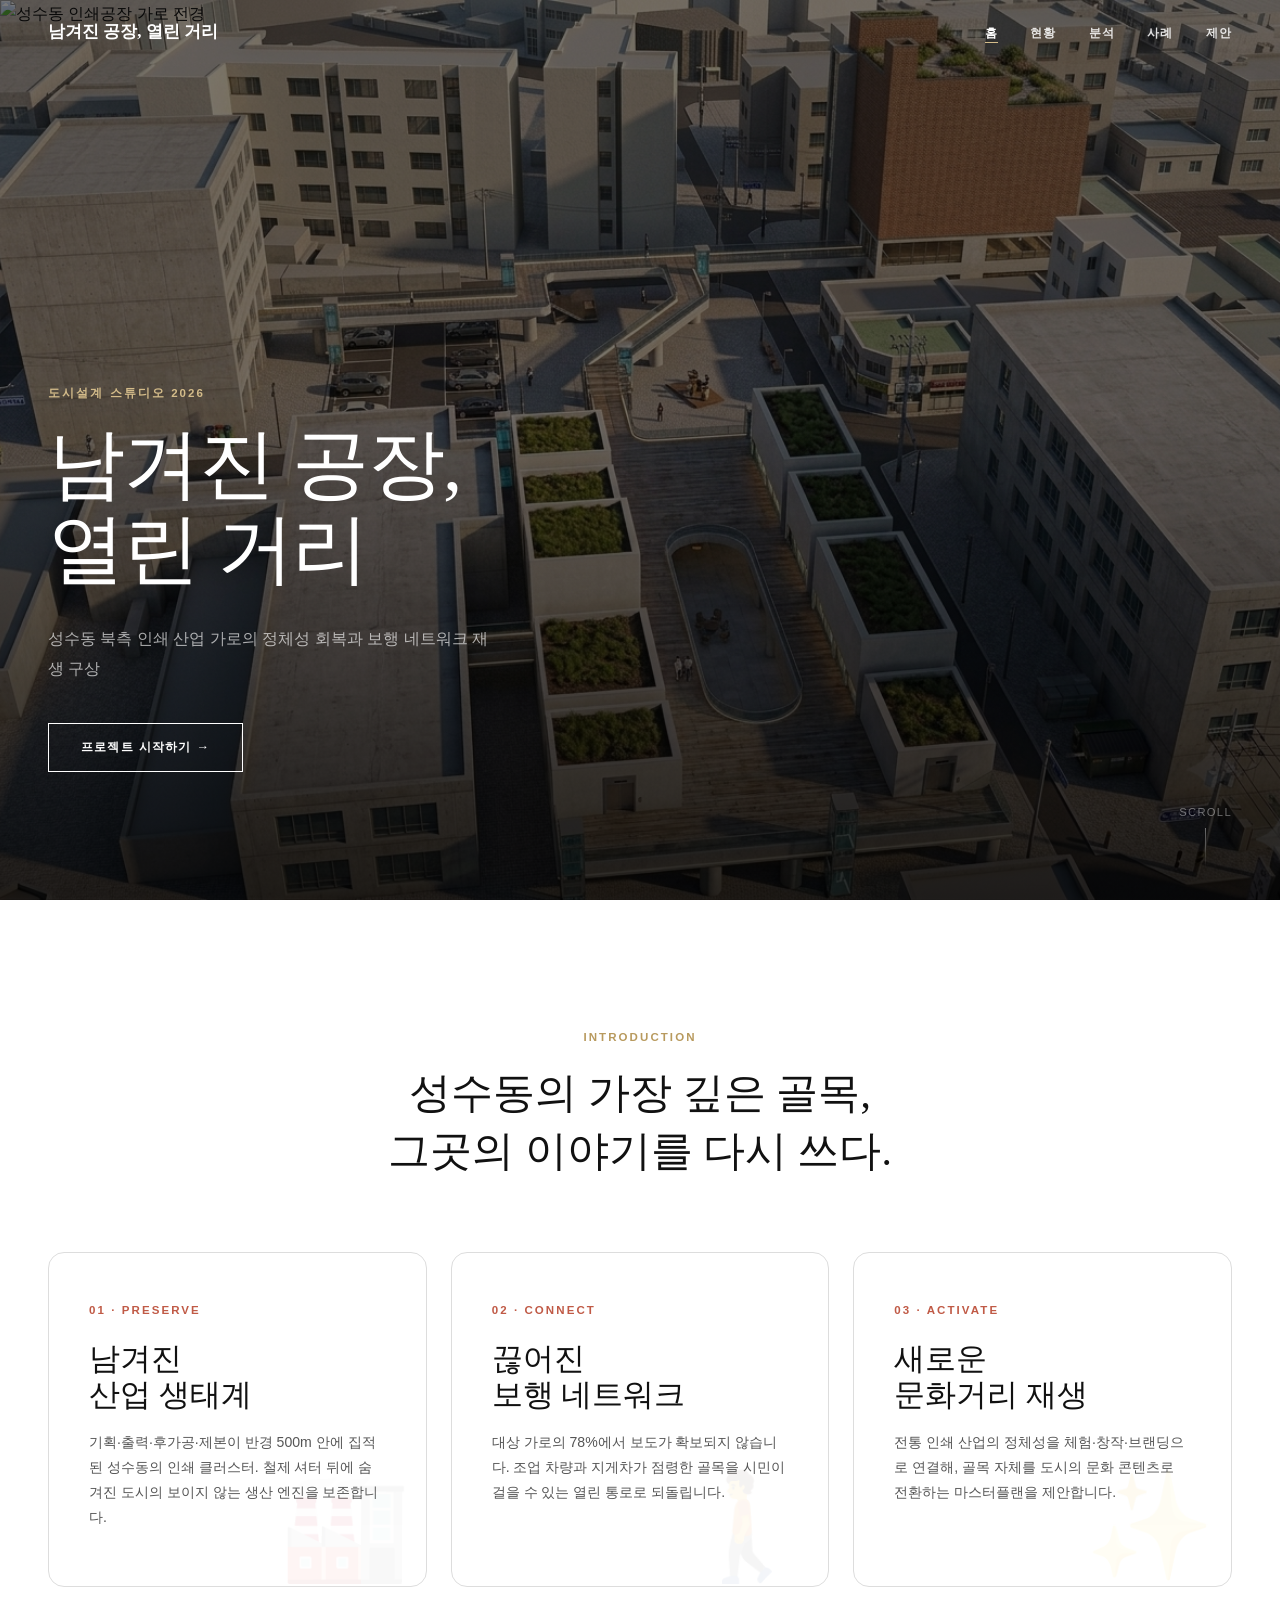
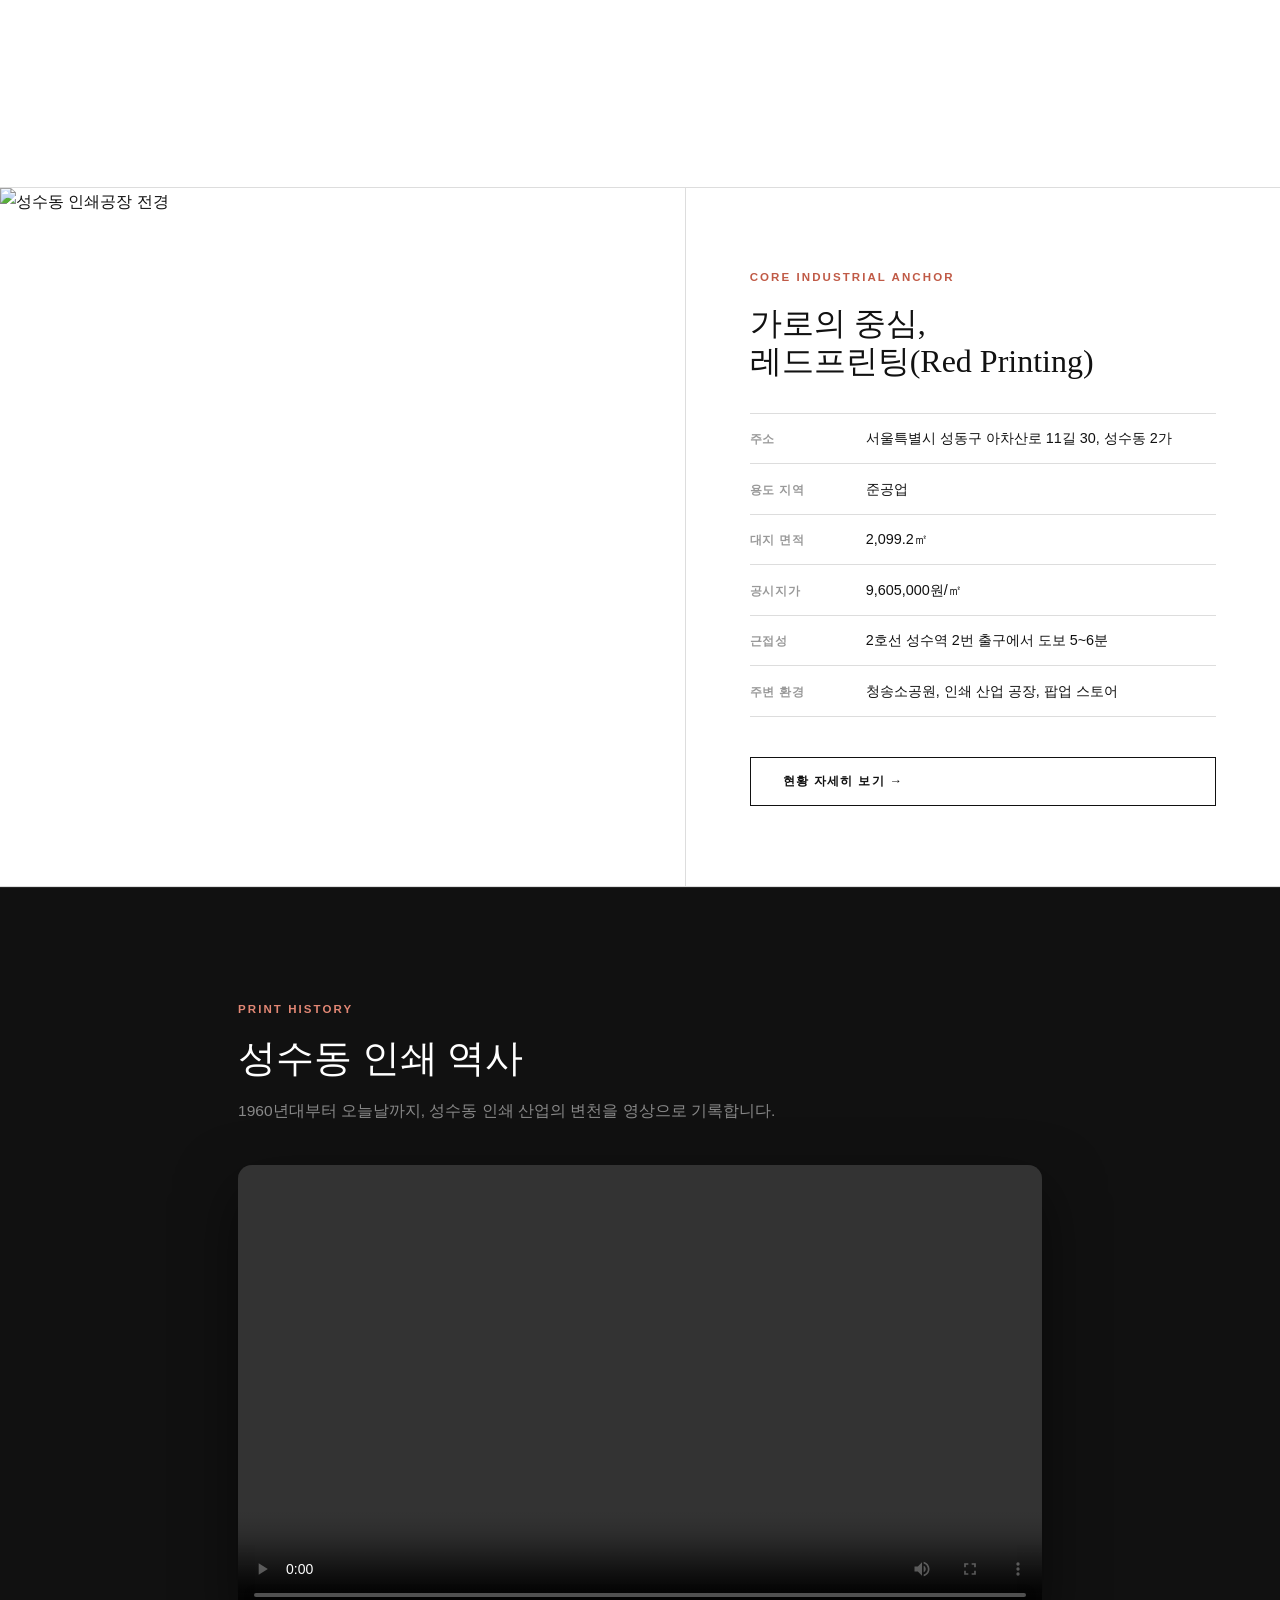
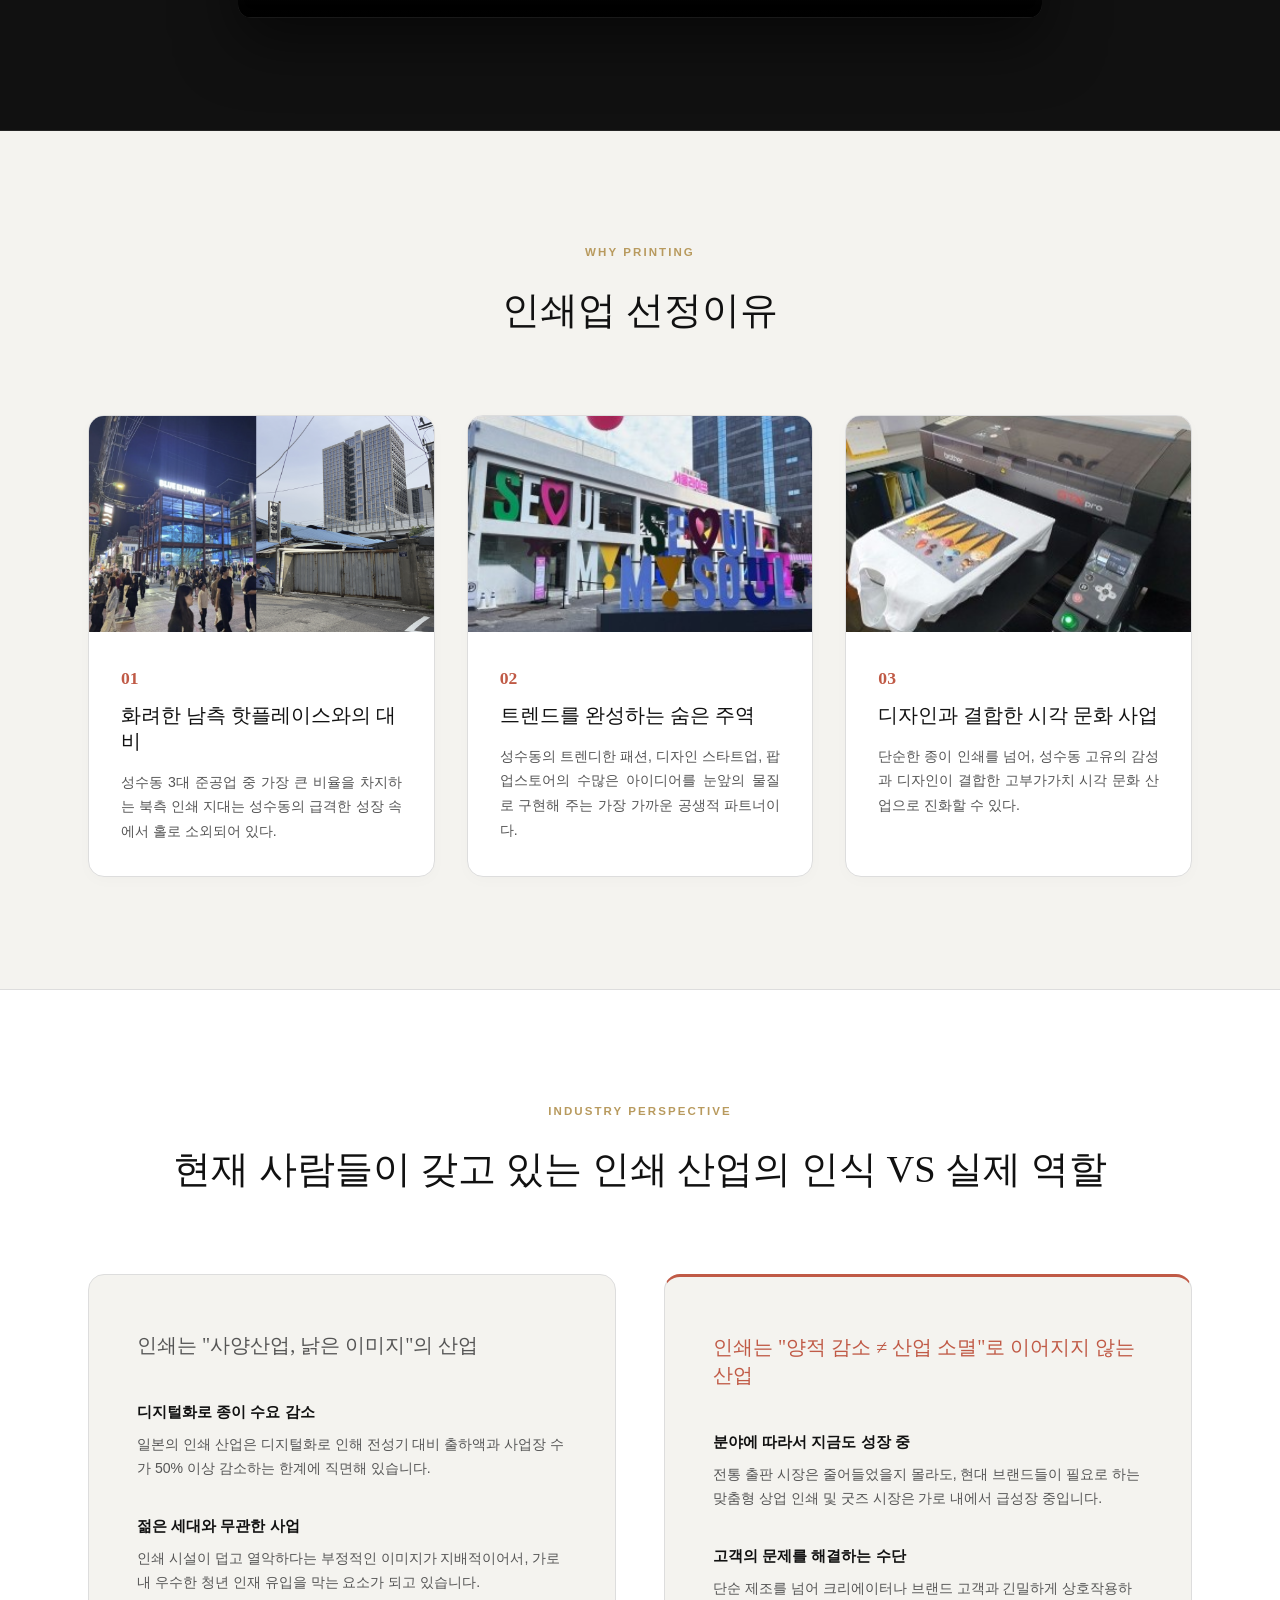
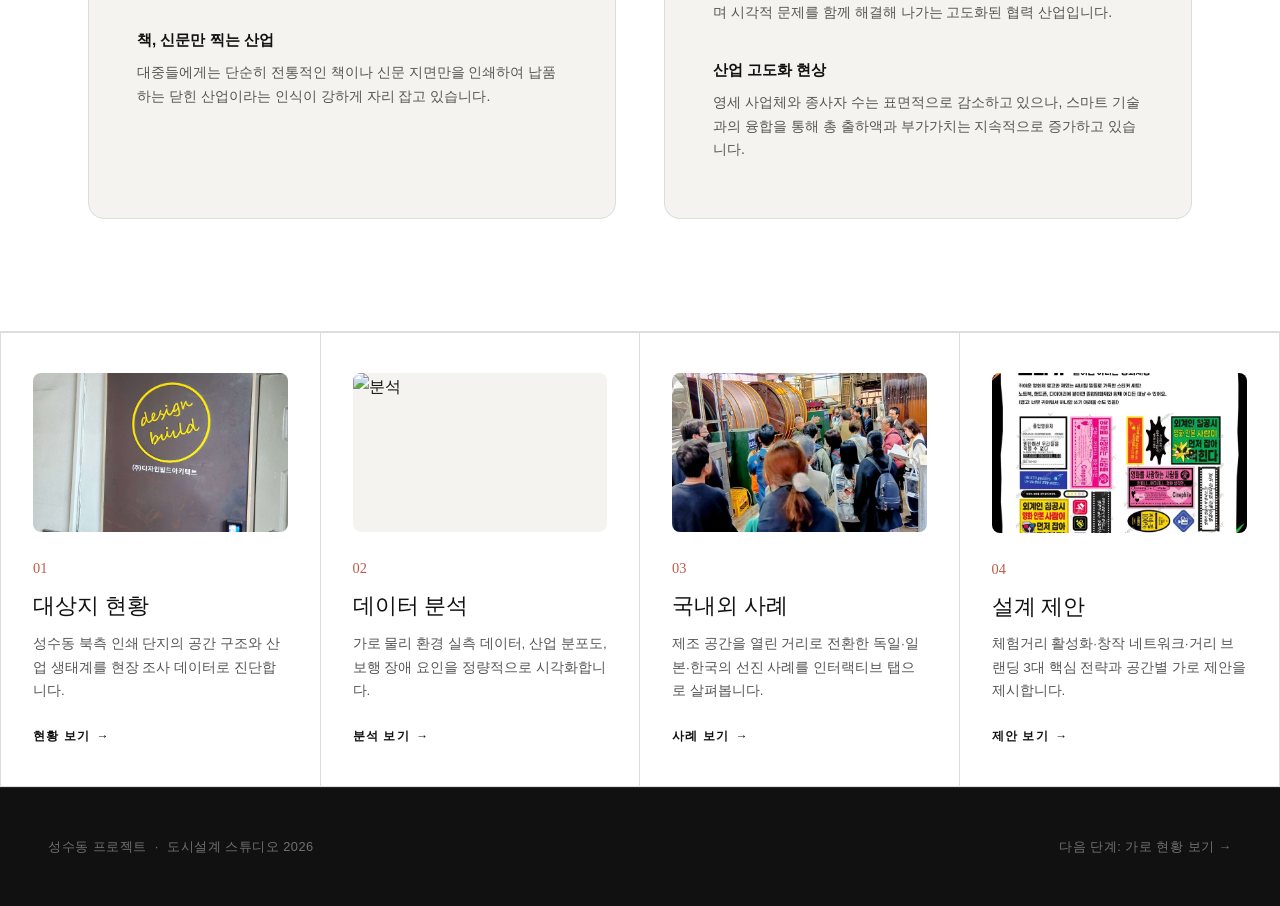
==== commit dff97422: "Update index.html" ====
--- a/index.html
+++ b/index.html
@@ -132,7 +132,7 @@
     }
     .nav-card:hover .nav-card-img img { transform: scale(1.04); }
 
-    /* ── 인트로 섹션 (키워드 시각화) ── */
+    /* ── 인트록 섹션 (키워드 시각화) ── */
     .home-intro-wrap {
       padding: 8rem 3rem;
       border-bottom: 1px solid var(--gray-light);
@@ -522,7 +522,7 @@
 
   <div class="home-split">
     <div class="home-split-img">
-      <img src="images/site-building.jpg" alt="성수동 인쇄공장 전경">
+      <img src="images/site-main.png" alt="성수동 인쇄공장 전경">
     </div>
     <div class="home-split-text">
       <span class="label">CORE INDUSTRIAL ANCHOR</span>
@@ -673,7 +673,7 @@
     </a>
     <a href="analysis.html" class="nav-card">
       <div class="nav-card-img">
-        <img src="images/site-building.jpg" alt="분석">
+        <img src="images/site-main.png" alt="분석">
       </div>
       <span class="nav-card-num">02</span>
       <div class="nav-card-title">데이터 분석</div>
